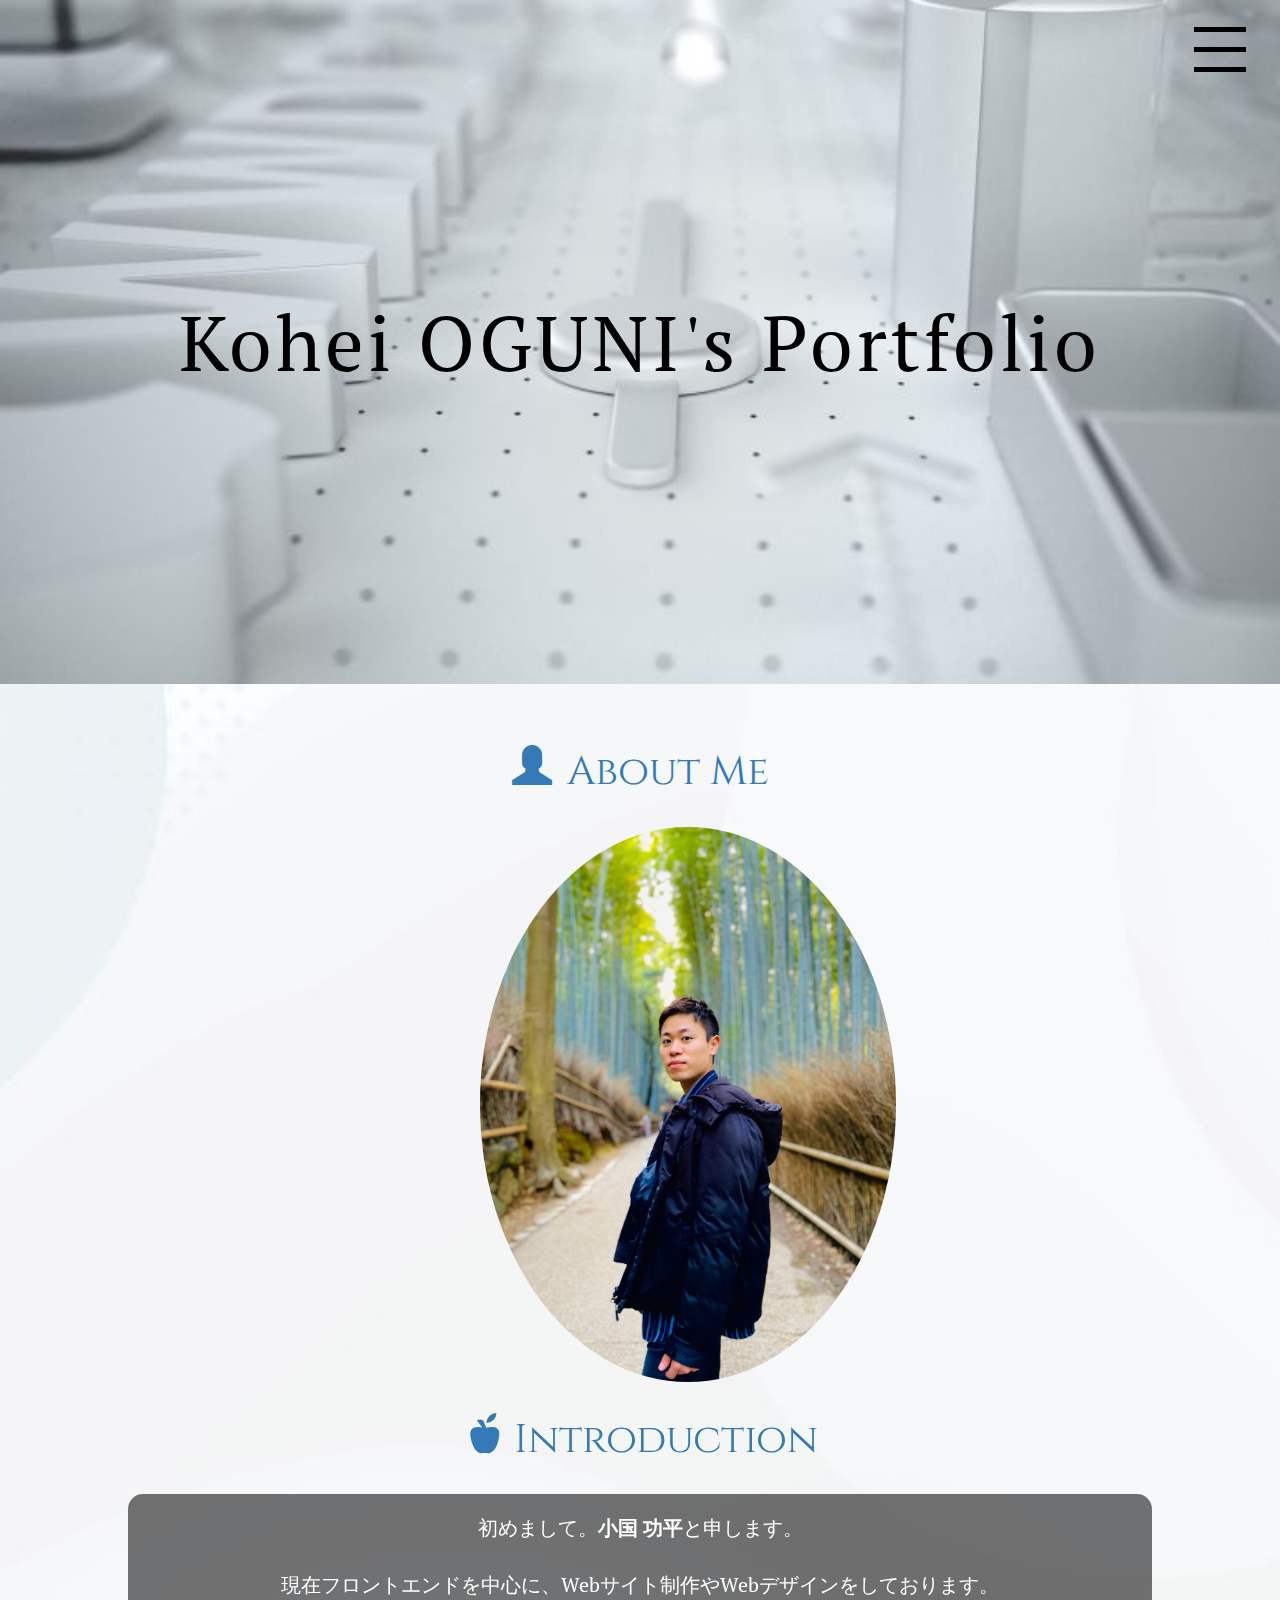
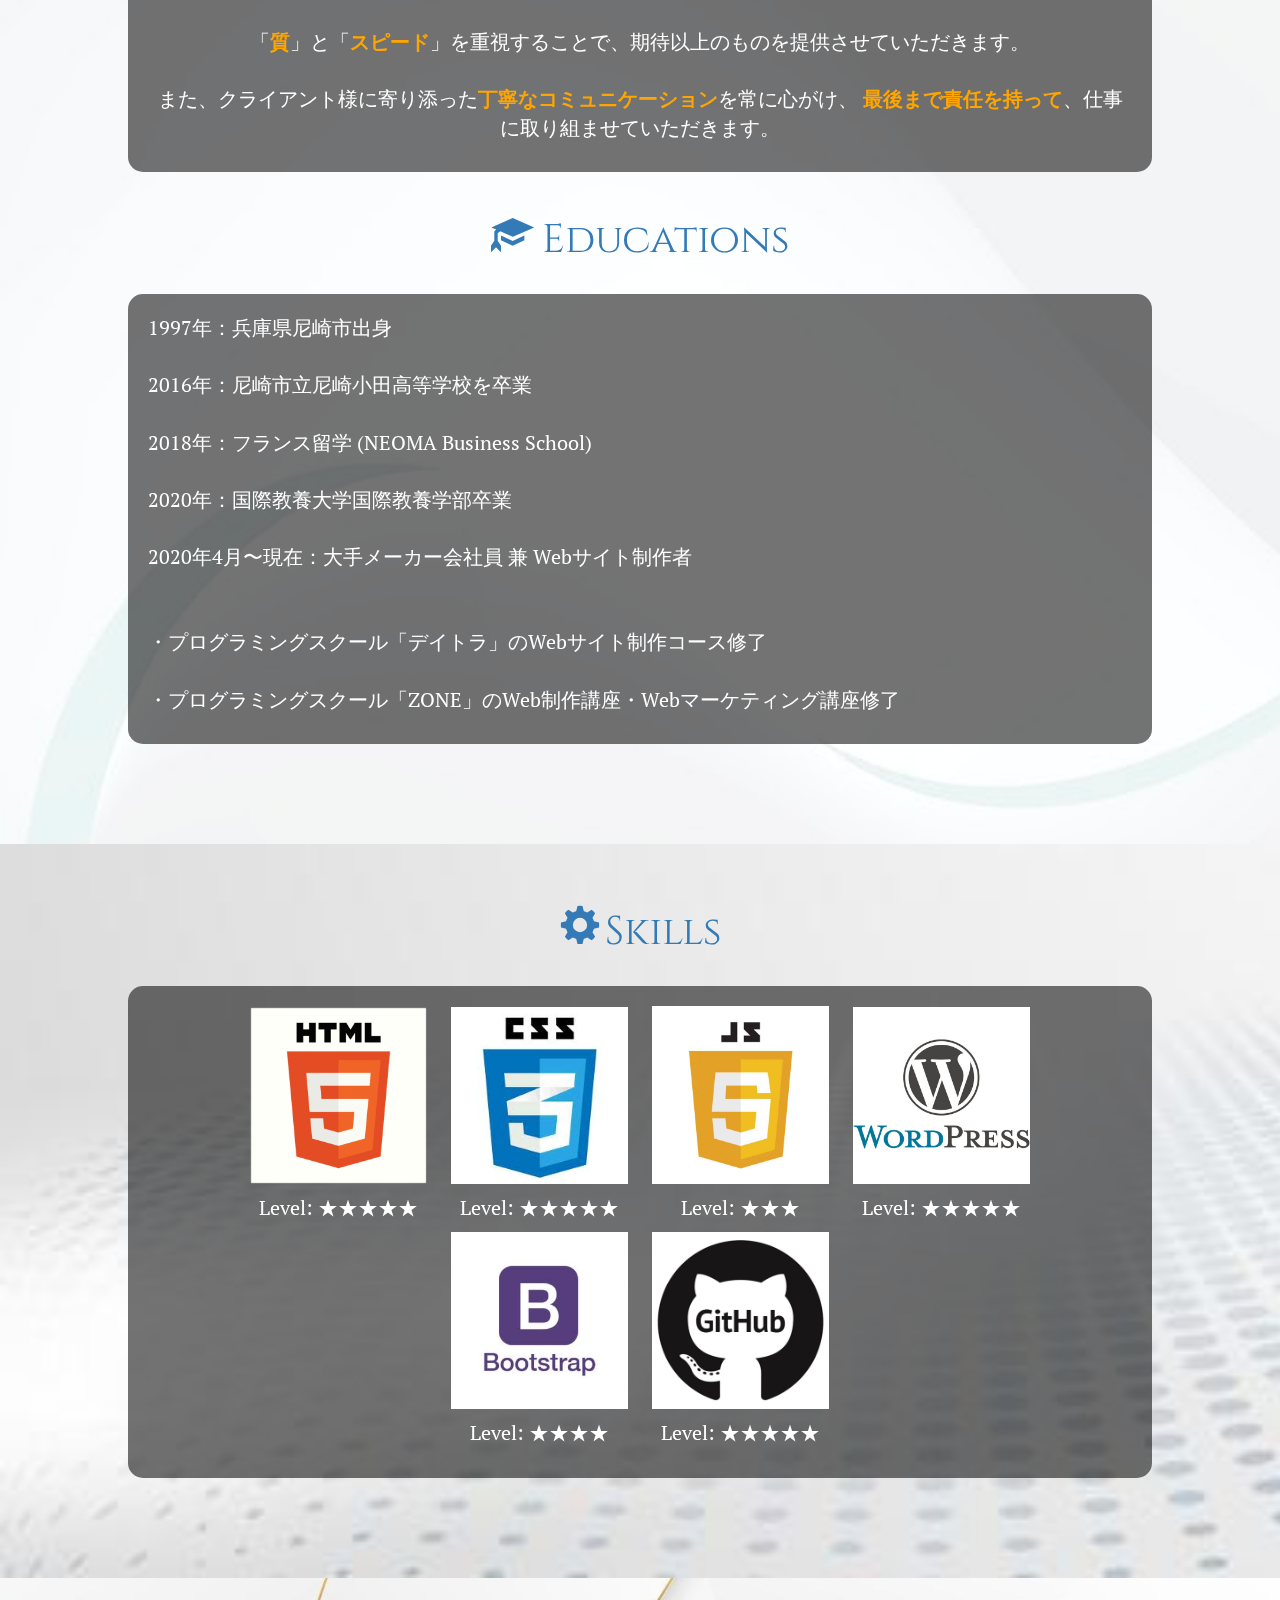
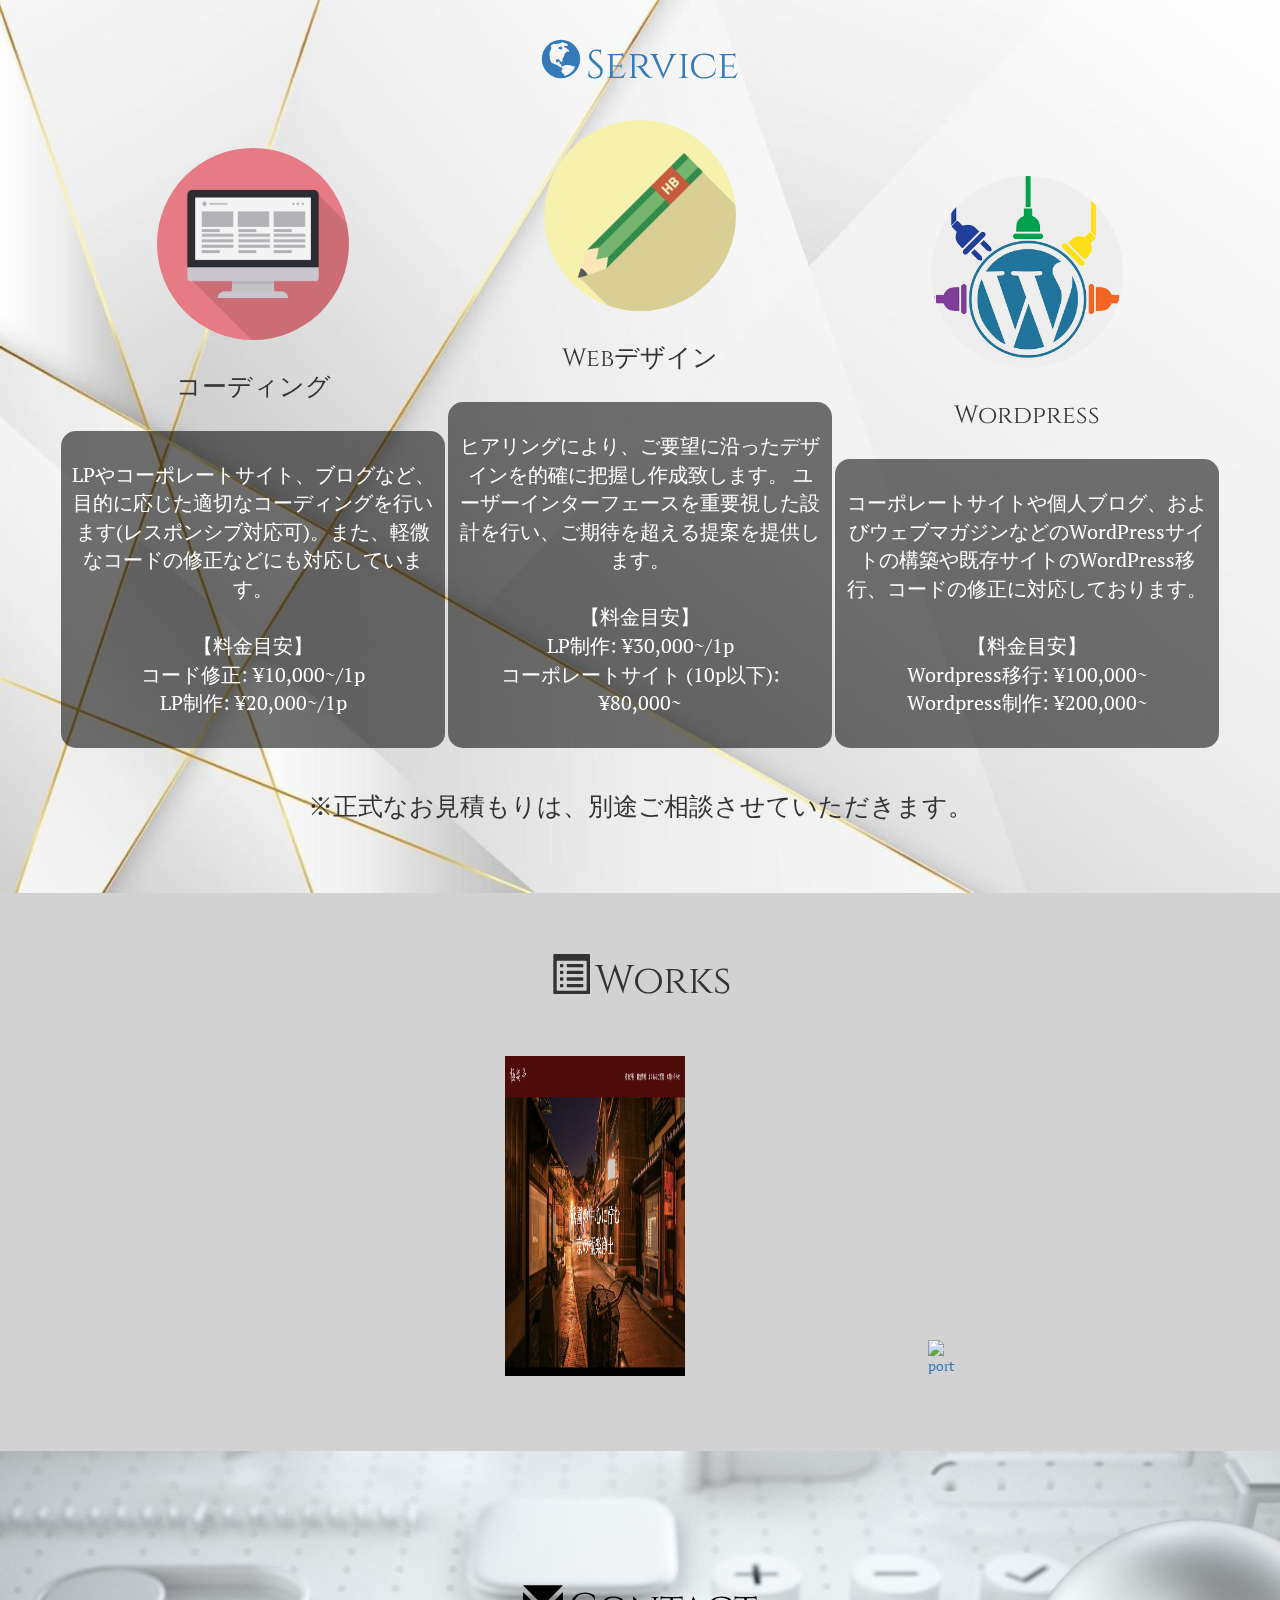
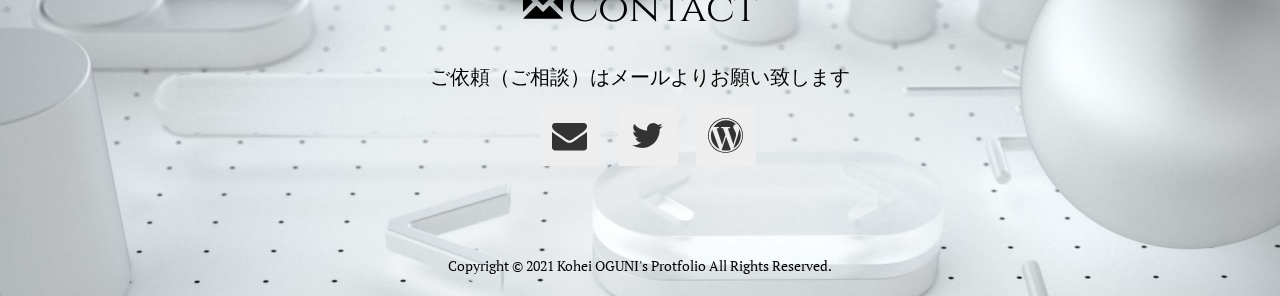
==== index.html @ 8e4844fb "Update index.html" ====
<!DOCTYPE html>
<html lang="ja">
<head>
  <meta charset="utf-8">
  <title></title>
  <link rel="stylesheet" href="css/normalize.css">
  <link rel="stylesheet" href="bootstrap/css/bootstrap.min.css">
  <link rel="stylesheet" href="bootstrap/css/bootstrap.css">
  <link rel="stylesheet" href="style.css">
  <link rel="stylesheet" href="animate.css">
  <link href="https://fonts.googleapis.com/css?family=PT+Serif&display=swap" rel="stylesheet">
  <link href="https://fonts.googleapis.com/css?family=Cinzel&display=swap" rel="stylesheet">
  <link rel="stylesheet" href="https://maxcdn.bootstrapcdn.com/font-awesome/4.5.0/css/font-awesome.min.css">
</head>

<body>
<!--ヘッダー-->
<header>
<!--メニューバー-->
<div class="button_container" id="toggle">
  <span class="top"></span>
  <span class="middle"></span>
  <span class="bottom"></span>
</div>

<div class="overlay" id="overlay">
  <nav class="overlay-menu">
    <ul>
      <li><a href="#" class="menu_aboutme">About Me</a></li>
      <li><a href="#" class="menu_service">Service</a></li>
      <li><a href="#" class="menu_works">Works</a></li>
      <li><a href="#" class="menu_contact">Contact</a></li>
    </ul>
  </nav>
</div>


</header>

<!--タイトル-->
<div class="my_introduction">
    <h1 class="myname">Kohei OGUNI's Portfolio</h1>
</div>

<div class="main_content">
<!-- 自己紹介 -->
<div class="profile_section">

  <div class="portfolio_title profile_title animated fadein">
    <span class="glyphicon glyphicon-user text-primary" style="letter-spacing:5px;"></span> <p class="text-primary">About Me</p>
  </div>

  <div class="profile_image flexbox1 animated fadein" >
    <img src="./image/profile.JPG" class="img-fluid w-100" alt="myprofile"/>
  </div>

  <div class="sub_title animated fadein">
    <span class="glyphicon glyphicon-apple text-primary"  style="letter-spacing:5px;"></span> <p class="text-primary"> Introduction</p>
  </div>
  <div class="introduction_text animated fadein">
    <p>
    初めまして。<span style="font-weight: bold">小国 功平</span>と申します。<br><br>
    現在フロントエンドを中心に、Webサイト制作やWebデザインをしております。<br><br>
    「<span style="font-weight: bold; color:orange;">質</span>」と「<span style="font-weight:bold; color:orange;">スピード</span>」を重視することで、期待以上のものを提供させていただきます。<br><br>
    また、クライアント様に寄り添った<span style="font-weight:bold;color:orange;">丁寧なコミュニケーション</span>を常に心がけ、
    <span style="font-weight:bold;color:orange;">最後まで責任を持って</span>、仕事に取り組ませていただきます。
    </p>
  </div>

  <div class="sub_title animated fadein">
    <span class="glyphicon glyphicon-education text-primary" style="letter-spacing:5px;"></span> <p class="text-primary">Educations</p>
  </div>

  <div class="introduction_text animated fadein text-left pull-left.5" >
    <p>
      1997年：兵庫県尼崎市出身<br><br>
      2016年：尼崎市立尼崎小田高等学校を卒業<br><br>
      2018年：フランス留学 (NEOMA Business School)<br><br>
      2020年：国際教養大学国際教養学部卒業<br><br>
      2020年4月〜現在：大手メーカー会社員 兼 Webサイト制作者<br><br><br>
      <!-- 2019年：大手通信会社に入社<br><br> -->
      ・プログラミングスクール「デイトラ」のWebサイト制作コース修了<br><br>
      ・プログラミングスクール「ZONE」のWeb制作講座・Webマーケティング講座修了
    </p>
  </div>

</div>

  <!-- スキル紹介 -->
<div class="skill_section">
  <div class="portfolio_title skill_title">
    <span class="glyphicon glyphicon-cog text-primary" style="letter-spacing:5px;"></span><p class="text-primary">Skills</p>
  </div>

<div class="introduction_text animated fadein">
    <div class="skill">
      <img src="./image/HTML.jpg" alt="frontend languages" />
      <p>Level: ★★★★★</p>
    </div>

    <div class="skill">
      <img src="./image/CSS.jpg" alt="frontend languages" />
        <p>Level: ★★★★★</p>
    </div>

    <div class="skill">
      <img src="./image/Javascript.jpg" alt="frontend languages" />
      <p>Level: ★★★<br>
      </p>
    </div>

    <div class="skill">
      <img src="./image/Wordpress.jpg" alt="Wordpress" />
        <p>Level: ★★★★★</p>
    </div>

    <div class="skill">
      <img src="./image/bootstrap-responsive-web-design-web-development-lo-5af676c0755361-1.jpeg" alt="Bootstrap" />
        <p>Level: ★★★★</p>
    </div>


    <div class="skill">
      <img src="./image/github.jpg" alt="github" />
        <p>Level: ★★★★★</p>
    </div>
 </div>
</div>

<!-- サービス紹介 -->
<div class="service_section">
<div class="portfolio_title skill_title">
  <span class="glyphicon glyphicon-globe text-primary" style="letter-spacing:5px;"></span><p class="text-primary"> Service</p>
</div>

<div class="animated fadein">
  <div class="service_item">
    <div class="service_image">
      <img src="./image/desktop.jpg" alt="coding" />
    </div>
    <div class="sub_title">
      <p>コーディング</p>
    </div>

    <div class="service_content">
      LPやコーポレートサイト、ブログなど、
      目的に応じた適切なコーディングを行います(レスポンシブ対応可)。また、軽微なコードの修正などにも対応しています。<br><br>
      【料金目安】<br>
      コード修正: ¥10,000~/1p<br>
      LP制作: ¥20,000~/1p
    </div>
  </div>

  <div class="service_item">
    <div class="service_image">
      <img src="./image/pencil.jpg" alt="web design" />
    </div>
    <div class="sub_title">
      <p>Webデザイン</p>
    </div>
    <div class="service_content">
      ヒアリングにより、ご要望に沿ったデザインを的確に把握し作成致します。
      ユーザーインターフェースを重要視した設計を行い、ご期待を超える提案を提供します。<br><br>
      【料金目安】<br>
      LP制作: ¥30,000~/1p<br>
      コーポレートサイト (10p以下): ¥80,000~
    </div>
  </div>

    <div class="service_item">
      <div class="service_image">
        <img src="./image/wordpress2.jpg" alt="wordpress" />
      </div>
      <div class="sub_title">
        <p>Wordpress</p>
      </div>
      <div class="service_content">
        コーポレートサイトや個人ブログ、およびウェブマガジンなどのWordPressサイトの構築や既存サイトのWordPress移行、コードの修正に対応しております。
        <br><br>
        【料金目安】<br>
        Wordpress移行: ¥100,000~<br>
        Wordpress制作: ¥200,000~
      </div>
    </div>
    <p style="font-size:25px;">※正式なお見積もりは、別途ご相談させていただきます。</p>
  </div>

</div>

<!--Webサイト　ポートフォリオ-->
<div class="portfolio_section">
  <div class="portfolio_title works_title">
    <span class="glyphicon glyphicon-list-alt" style="letter-spacing:5px;"></span><p>Works</p>
  </div>

<div class="animated fadein">

    <a href="http://zonehp.local/#" class="portfolio_link">
    <div class="portfolio">
      <img src="./image/ryokan-hp.png" alt="portfolio" />
      <div class="mask1"></div>
      <div class="mask2"></div>
      <div class="caption">
        <p>【Category】オリジナル作品<br><br>
          【Title】架空旅館サイト<br><br>
          【Skill】HTML / CSS / JQuery <br><br>
          【Detail】架空の温泉旅館サイトです
        </p>
      </div>
    </div>
    </a>

    <a href="https://tabi-channel.herokuapp.com/" class="portfolio_link">
    <div class="portfolio">
      <img src="./image/TabiChannel.png" alt="portfolio" />
      <div class="mask1"></div>
      <div class="mask2"></div>
      <div class="caption">
        <p>【Category】架空のwebサイト<br><br>
          【Title】 Web design specialist<br><br>
          【Skill】 HTML / CSS / JQuery /<br><br>
          【Detail】 webデザイン会社のサイト
        </p>
      </div>
    </div>
    </a>

  </div>
</div>

<footer>
  <div class="portfolio_title contact_title">
    <span class="glyphicon glyphicon-envelope" style="letter-spacing:5px;"></span><p>Contact</p>
  </div>
  <div class="contact_text">ご依頼（ご相談）はメールよりお願い致します</div>
    <!--SNSアイコン-->
    <div>
    <ul class="follow-me">
      <li><a href="mailto:ny.kohei7013@gmail.com?body=ご依頼/ご相談内容" class="gmail"></a></li>
      <li><a href="https://twitter.com/guniguni92" class="twitter"></a></li>
      <li><a href="https://guni-guni.com/lp/" class="fab fa-wordpress"></a></i>

      </a></li>

    </ul>
    </div>
    <!--コピーライト-->
    <div id="copyright">
      Copyright &copy; 2021 Kohei OGUNI's Protfolio All Rights Reserved.
    </div>
</footer>
</div>
      <script src="vendor/jquery-2.2.4.min.js"></script>
      <script src="bootstrap/js/bootstrap.min.js"></script>
      <script src="bootstrap/js/bootstrap.js"></script>
      <script src="vendor/jquery.waypoints.min.js"></script>
      <script src="vendor/jquery.magnific-popup.min.js"></script>
      <script src="vendor/mobile-detect.min.js"></script>
      <script src="main.js"></script>
      <script src="https://ajax.googleapis.com/ajax/libs/jquery/2.2.4/jquery.min.js"></script>
      <script src="jquery.waypoints.min.js"></script>

</body>

</html>
---- style.css ----
@import url(https://fonts.googleapis.com/css?family=Raleway:400,500,800);
@import url(https://fonts.googleapis.com/css?family=Vollkorn|Roboto);

html, body{
    background-color: #222222;
    font-family: 'PT Serif', serif;
    margin: 0px;
    padding: 0px;
    justify-content: center;
    align-items: center;
    text-align: center;
}
/*JQuery用*/
.blur {
  filter: blur(7px);
}
.delete {
  display: none;
}

.main-nav {
  width: 220px;
  position: fixed;
  top: 0;
  left: -220px;
  height: 100%;
  border-right: 2px solid $drk;
  @include transition(left .5s ease, top .5s ease);
  &.show-nav {
    left: 0;
  }
  ul {
    list-style: none;
    padding: 0;
  }

  li {
    text-align: center;
    font-size: 1.2em;
    font-weight: 700;
  }
}

/*メニューバー*/
.button_container {
  position: fixed;
  top: 3%;
  right: 4%;
  height: 38px;
  width: 35px;
  cursor: pointer;
  z-index: 200;
  transition: opacity 0.25s ease;
}
.button_container:hover {
  opacity: 0.4;
}
.button_container.active .top {
  transform: translateY(20px)  rotate(45deg);
  background: black;
}
.button_container.active .middle {
  opacity: 0;
  background: black;
}
.button_container.active .bottom {
  transform: translateY(-20px)  rotate(-45deg);
  background: black;
}
.button_container span {
  background: black;
  border: none;
  height: 8px;
  width: 100%;
  position: absolute;
  top: 0;
  left: 0;
  transition: all 0.35s ease;
  cursor: pointer;
}
.button_container span:nth-of-type(2) {
  top: 11px;
}
.button_container span:nth-of-type(3) {
  top: 22px;
}

.overlay {
  position: fixed;
  top: 0;
  left: 0;
  width: 100%;
  height: 100%;
  opacity: 0;
  visibility: hidden;
  transition: opacity 0.35s, visibility 0.35s, height 0.35s;
  overflow: hidden;
  z-index: 100;
}
.overlay.open {
  opacity: 0.9;
  visibility: visible;
  height: 100%;
}
.overlay.open li {
  animation: fadeInRight 0.3s ease forwards;
  animation-delay: 0.1s;
}
.overlay.open li:nth-of-type(2) {
  animation-delay: 0.2s;
}
.overlay.open li:nth-of-type(3) {
  animation-delay: 0.3s;
}
.overlay.open li:nth-of-type(4) {
  animation-delay: 0.4s;
}
.overlay nav {
  position: relative;
  height: 70%;
  top: 50%;
  transform: translateY(-50%);
  font-size: 50px;
  font-family: "Vollkorn", serif;
  font-weight: 400;
  text-align: center;
}
.overlay ul {
  list-style: none;
  padding: 0;
  margin: 0 auto;
  display: inline-block;
  position: relative;
  height: 100%;
}
.overlay ul li {
  display: block;
  height: 25%;
  height: calc(100% / 4);
  min-height: 50px;
  position: relative;
  opacity: 0;
}
.overlay ul li a {
  display: grey;
  position: relative;
  color: black;
  text-decoration: none;
  overflow: hidden;
}
.overlay ul li a:hover:after, .overlay ul li a:focus:after, .overlay ul li a:active:after {
  width: 100%;
}
.overlay ul li a:after {
  content: "";
  position: absolute;
  bottom: 0;
  left: 50%;
  width: 0%;
  transform: translateX(-50%);
  height: 3px;
  background: #008BBB;
  transition: 0.2s;
}

@keyframes fadeInRight {
  0% {
    opacity: 0;
    left: 20%;
  }
  100% {
    opacity: 1;
    left: 0;
  }
}

.main_content {
  position: sticky;
  top: 0;
}

/*タイトル*/
.my_introduction{
  margin: 0 auto;
  background-image: url("image/toppage16.jpg");
  background-size: cover;
  padding: 300px 0 300px 0;
  color: black;
  position: sticky;
  top: 0;
}
.myname {
  letter-spacing: 4px;
  font-size: 6vw;
  margin: 0 auto;
  width: 100%;
}
.worker_type {
  font-size: 4vw;
}

/* Profile Section */
.profile_section {
  margin: 0 auto;
  padding: 30px 0 60px 0;
}

.introduction_text {
  width: 80%;
  background-color: rgba(0,0,0,0.55);
  color: white;
  font-size: 18px;
  margin: 0 auto 40px auto;
  padding: 20px;
  border-radius: 15px;
}
.flexbox1 {
  width: 25%;
  height: 25%;
  margin: 0 auto 0 auto;
}
.flexbox2 {
  width: 70%;
  margin: 30px auto 0 auto;
  font-size: 15px;
}

.profile_image img{
  width: 100%;
  height: 100%;
  border-radius:50%;
}

.hobby_text {
  padding: 15px;
  font-size: 15px;
}

/* サービス紹介 */
.service_section {
  margin: 0 auto;
  padding: 30px 0 60px 0;
}

.service_image img{
  width: 40%;
  height: auto;
  border-radius: 50%;
}

/*ポートフォリオ*/
/*ポートフォリオタイトル*/
.portfolio_title {
  font-size: 40px;
  margin-bottom: 15px;
  margin-top: 30px;
  font-family: 'Cinzel', serif;
}
.portfolio_title p{
	display: inline-block;
	position: relative;
 	text-decoration: none;
}
.portfolio_title p:before{
	content: "";
	position: absolute;
	left: 0;
	bottom: -4px;
	width: 100%;
	height: 3px;
	background: #008BBB;
	transform: scale(0, 1);
	transition: 0.3s;
}
.portfolio_title p:hover:before {
	transform: scale(1);
}
/* スキル紹介 */
.skill_content {
  width: 80%;
  margin: 0 auto;
  background-color: rgba(0,0,0,0.4);
    font-size: 15px;
  padding: 20px;
  border-radius: 15px;
}

.sub_title {
  font-size: 25px;
  margin-bottom: 15px;
  margin-top: 30px;
  font-family: 'Cinzel', serif;
}
.sub_title p{
	display: inline-block;
	position: relative;
	
 	text-decoration: none;
}

/* スキル紹介 */
.skill_section {
  margin: 0 auto;
  padding: 30px 0 60px 0;
}

.skill{
  width: 48%;
  display: inline-block;
  height: auto;
  transition-duration: 0.5s;
  border: none;
  margin: 0 10px 0 10px;
}
.skill img{
  width: 100%;
  cursor: pointer;
}
.skill img:hover{
  box-shadow: 10px 10px 10px rgba(0,0,0,0.5);
  transform: translateY(-5px);
  transition-duration: 0.5s;
}
.skill p {
  margin-top:10px;
}

/* サービス紹介 */
.service_item {
  display: inline-block;
  width: 30%;
}
.service_image img{
  width: 50%;
}

.service_content {
  background-color: rgba(0,0,0,0.55);
  color: white;
  font-size: 20px;
  margin: 0 auto 40px auto;
  padding: 30px 10px 30px 10px;
  border-radius: 15px;
}

/* ポートフォリオセクション */

/*ポートフォリオ配置*/
.portfolio_section {
  margin: 0 auto;
  padding: 30px 0 60px 0;
}

.portfolio {
	height:			auto;
	overflow:		hidden;
	display:		inline-block;
	position:		relative;
}
.portfolio .caption {
	width:			100%;
	height:			100%;
	visibility:		hidden;	/* 文字を表示しない */
	font-size:		150%;
	position:		absolute;
	top:			25px;
	left:			0;
	text-align: center;
	-webkit-transition:	all 0.4s step-end;
	transition:		all 0.4s step-end;
}
.portfolio:hover .caption {
	visibility:		visible;	/* 文字を表示する */
}
.portfolio .caption p {
	color:			#fff;
	opacity:		0;	/* ホバーが解除された時すぐ消えるように、文字を表示しない */
}
.portfolio:hover .caption p {
	opacity:		1;	/* 文字を表示する */
}
.portfolio .mask1, .portfolio .mask2 {
	width:			50%;	/* 幅は半部のサイズ */
	height:			100%;
	position:		absolute;
	top:			0;
	background-color:	rgba(0,0,0,0.4);
	-webkit-transition:	all 0.4s ease;
	transition:		all 0.4s ease;
}
.portfolio .mask1 {
	left:			-50%;	/* 枠の左に置いて表示させない */
}
.portfolio:hover .mask1 {
	left:			0px;	/* 左にずらして表示する */
}
.portfolio .mask2 {
	right:			-50%;	/* 枠の右に置いて表示させない */
}
.portfolio:hover .mask2 {
	right: 0px;	/* 右にずらして表示する */
}
.portfolio img {
  width: 100%;
  height: auto;
}

/*view more*/
.viewmore a{
  font-size: 16px;
  text-decoration: none;
  padding: 3px 18px 3px 18px;
  color: black;
}
.viewmore {
    margin: 10px auto 30px auto;
}
.viewmore a:hover{
  letter-spacing: 2px;
  transition: 0.15s;
  color: #888888;
}

/*About Me*/
.about_me {
  text-align: center;
}
.my_name {
  font-size: 17px;
}
.my_picture img{
  width: 30%;
  height: auto;
  border-radius: 20px;
  margin-bottom: 10px;
}

/*フッター*/
footer {
  color: black;
  padding-bottom: 20px;
  background-image: url("image/toppage9.jpg");
  background-size: cover;
  padding-top: 100px;
}

.contact_text {
  font-size: 20px;
  margin-bottom: 15px;
}

.contact_title, .contact_title p{
  color: black;
}

/*SNSアイコン*/
.follow-me {
  list-style: none;
  margin-bottom: 10px;
  margin-left: 30px;
  overflow: hidden;
  padding: 0;
}
.follow-me li {
  display: inline-block;
  margin: 0 15px 80px 0;
  padding: 0;
}
.follow-me li a::before {
  background-color: #eee;
  -webkit-border-radius: 2px;
  border-radius: 2px;
  color: #333;
  display: inline-block;
  font-family: FontAwesome;
  font-size: 35px;
  height: 60px; /* Button height */
  width: 60px; /* Button width */
  line-height: 60px; /* Button height */
  -webkit-transition: all .3s ease;
  transition: all .3s ease;
  text-align: center;
}
.follow-me li a:hover::before {
  color: #fff;
}

.follow-me li .twitter::before { content: "\f099"; }
.follow-me li .gmail::before { content: "\f0e0"; }
.follow-me li .fa-wordpress::before { content: "\f19a"; }

.follow-me li .twitter:hover::before { background-color: #55acee; }
.follow-me li .gmail:hover::before { background-color: #FF773E; }
.follow-me li .fa-wordpress:hover::before { background-color: blue; }

/*レスポンシブ対応*/

@media screen and (min-width:500px) {
  

  .skill_section {
    background-image: url("image/skill-bcg.jpeg");
    background-size: cover;
  }
  .profile_section {
    background-image: url("image/service\ bcg.jpeg");
    background-size: cover;
  }
  
  .portfolio {
  width: 80%;
  height: auto;
  margin-bottom: 20px;
  }
  .portfolio .caption {
  	font-size:		150%;
  }
  .portfolio img{
    height: 390px;
  }
  .portfolio_section {
    background-image: url("image/work_background.jpg");
    background-color:rgba(255,255,255,0.8);  
    background-blend-mode:lighten;
    background-size: cover;
  }

  .introduction_text p{
    font-size: 50px;
  } 
  .skill {
  width: 20%;
  height: auto;
  }
  .service_item {
    display: inline-block;
    width: 80%;
  }
  .service_image img{
    width: 30%;
  }
  .service_section {
    background-image: url("image/service\ bcg.jpeg");
    background-size: cover;
  }
}
@media screen and (min-width:768px) {

  .profile_section {
    background-image: url("image/background-img.jpeg");
    background-size: cover;
  }
  .skill_section {
    background-image: url("image/skill-bcg.jpeg");
    background-size: cover;
  }

  .introduction_text p{
    font-size: 30px;
  } 

  .text-primary{
    font-size: 40px;
  }

  .profile_image img{
    width: 130%;
    height: auto;
    border-radius:50%;
  }
  .portfolio {
  width: 45%;
  height: auto;
  margin: 0 8px 10px 8px;
  }
  .portfolio .caption {
    font-size:		120%;
  }
  .portfolio img{
    height: 320px;
  }
  .portfolio_section {
    background-image: url("image/work_background.jpg");
    background-color:rgba(255,255,255,0.8);
    background-blend-mode:lighten;
    background-size: cover;
  }
  
  .skill {
  width: 19%;
  height: auto;
  }
  .service_item {
    display:block;
    margin-left: auto;
    margin-right: auto;
    width: 60%;
  }

  .service_image img{
    width: 50%;
  }
  .service_section {
    background-image: url("image/service\ bcg.jpeg");
    background-size: cover;
  }

  .portfolio_link{
    display: inline-block;
    padding-top: 20px;
  }
  .portfolio img{
   width: 100%;
   height: auto;
  }

  .button_container span {
    background: black;
    border: none;
    height: 5px;
    width: 150%;
    position: absolute;
    top: 0;
    left: 0;
    transition: all 0.35s ease;
    cursor: pointer;
  }

  .button_container span:nth-of-type(2) {
    top: 20px;
  }
  .button_container span:nth-of-type(3) {
    top: 40px;

    active:.button_container span:nth-of-type(3) {
      display:none;
  }
  
}
@media screen and (min-width:1024px) {
  .profile_section {
    background-image: url("image/background-img.jpeg");
    background-size: cover;
  }
  .skill_section {
    background-image: url("image/skill-bcg.jpeg");
    background-size: cover;
  }
  
  .portfolio {
  width: 30%;
  height: auto;
  margin: 0 8px 10px 8px;
  }
  .introduction_text p{
    font-size: 20px;
  } 
  .portfolio .caption {
    font-size:		130%;
  }
  .portfolio img{
    height: 320px;
  }
  .portfolio_section {
    background-image: url("image/work_background.jpg");
    background-color:rgba(255,255,255,0.8);
    background-blend-mode:lighten;
    background-size: cover;
  }

  .skill {
  width: 18%;
  height: auto;
  }
  .portfolio .caption {
    font-size:		120%;
  }
  .service_item {
    display: inline-block;
    width: 30%;
  }
  .service_section {
    background-image: url("image/service\ bcg.jpeg");
    background-size: cover;
  }
}
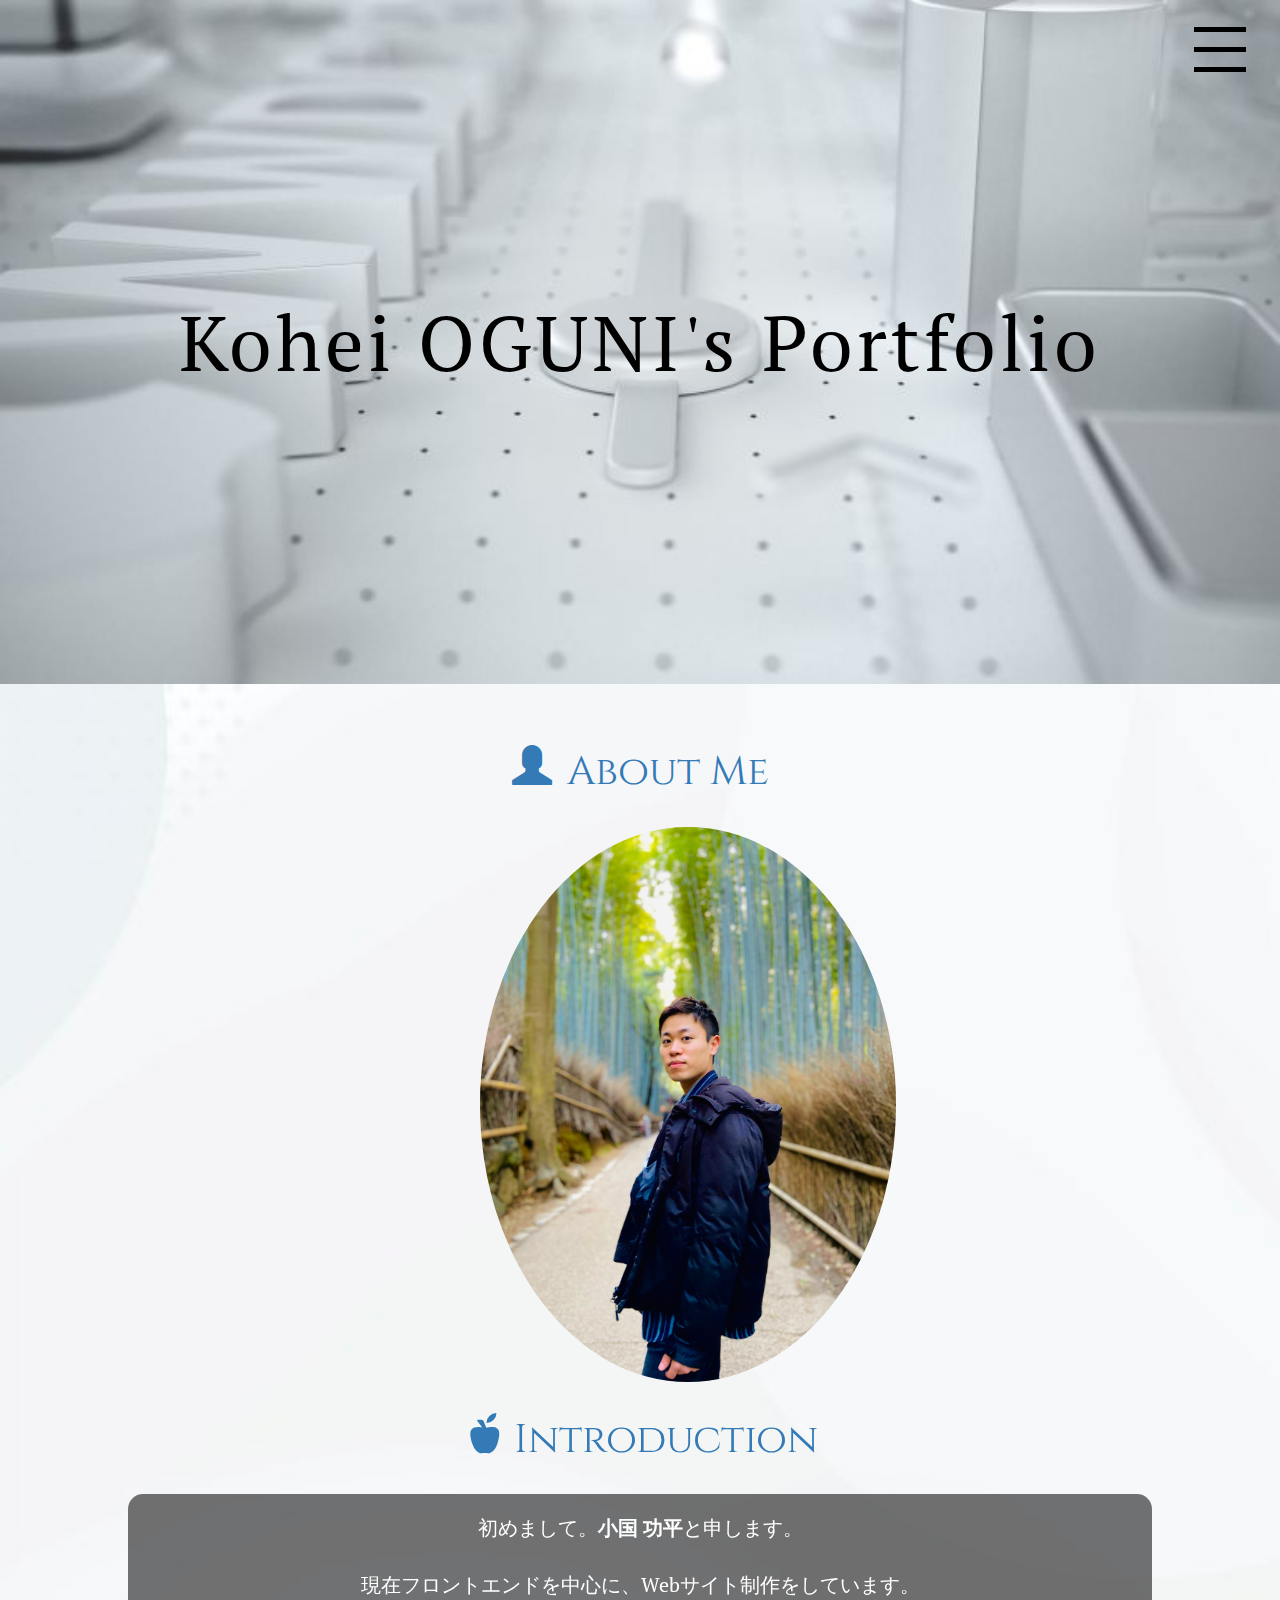
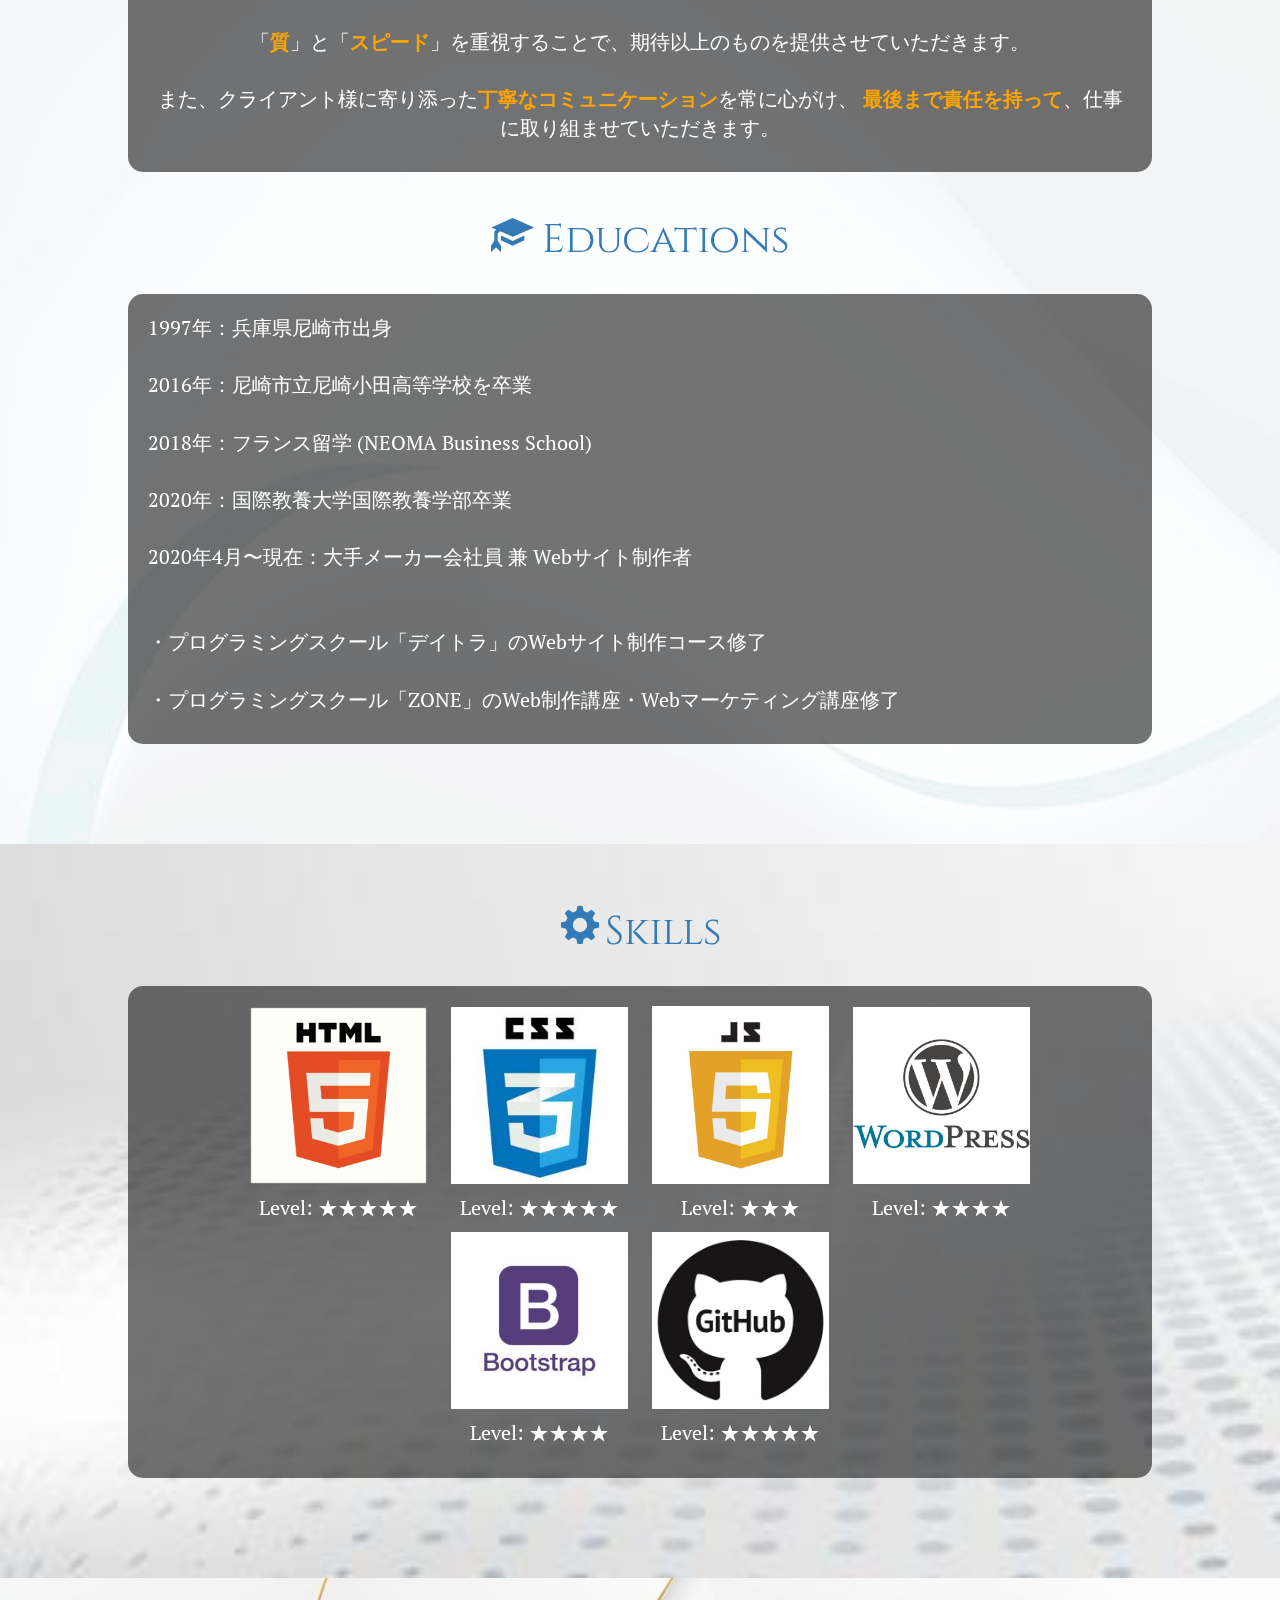
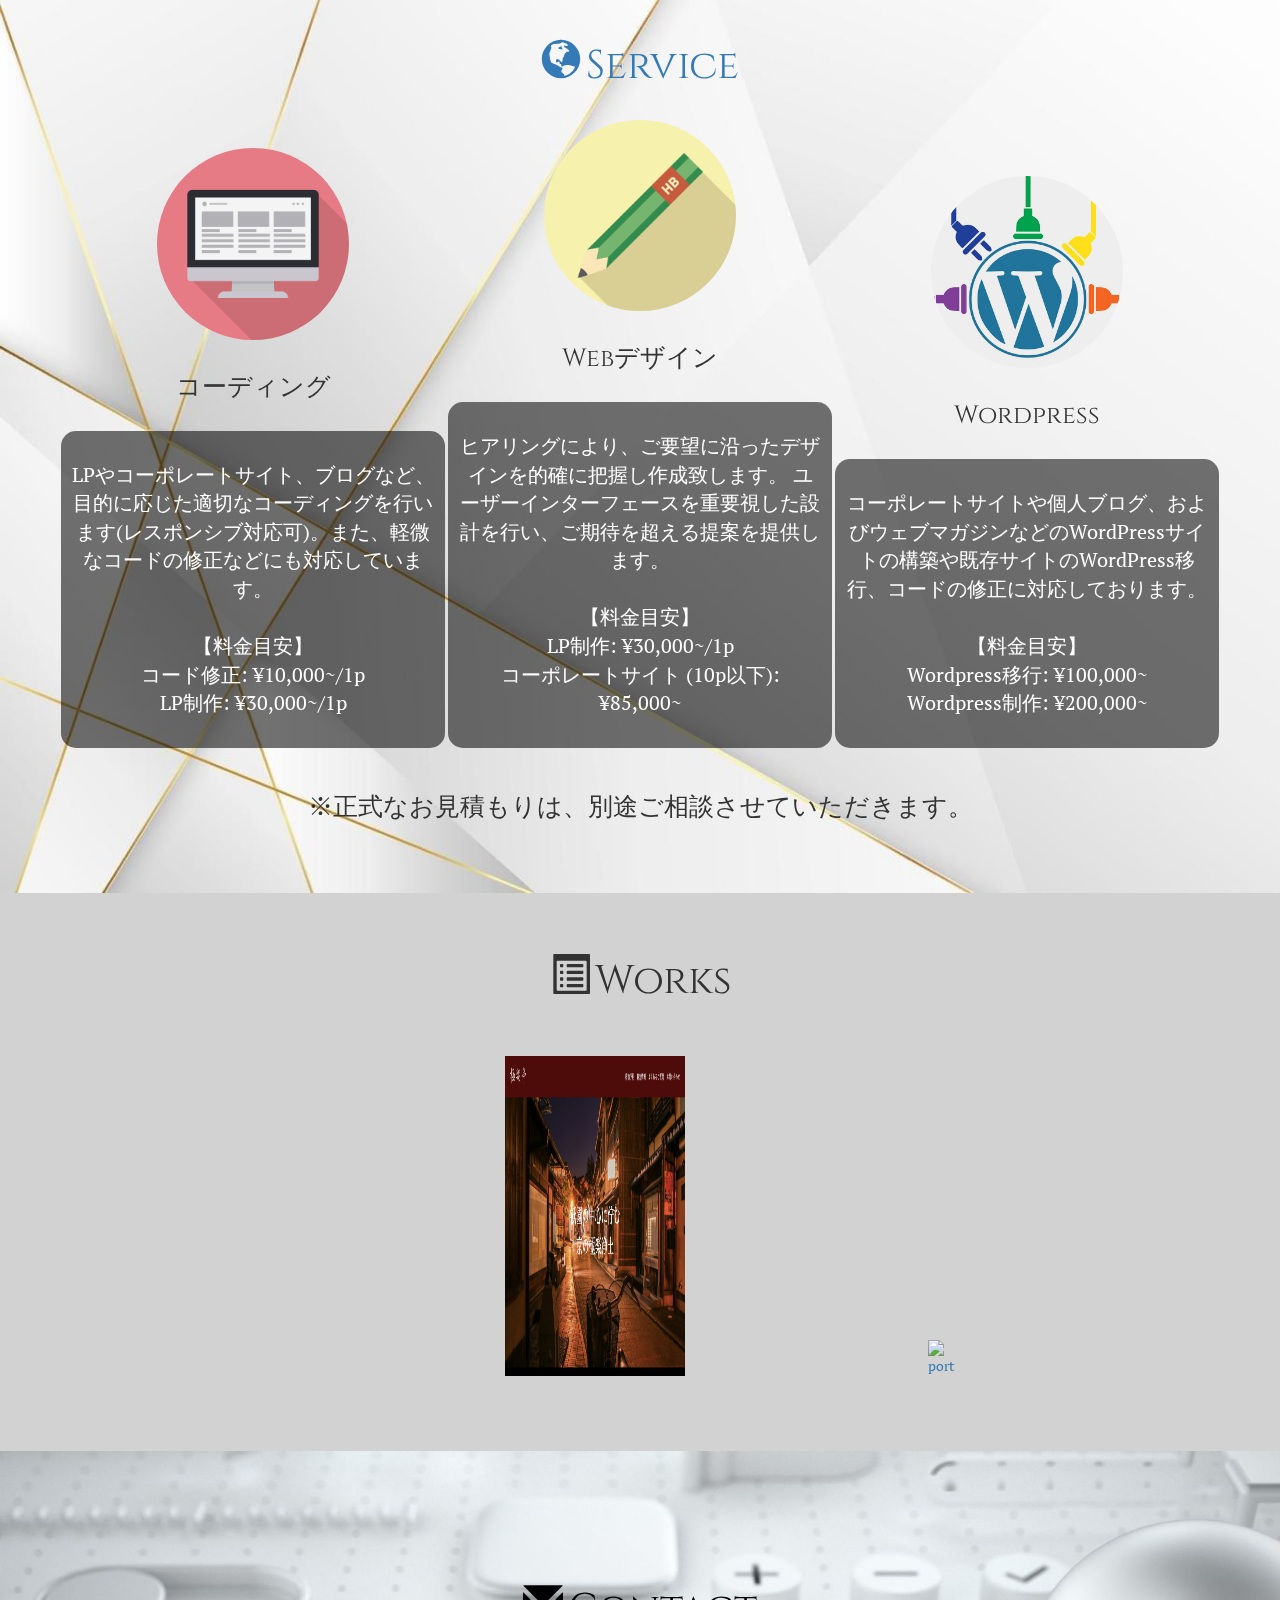
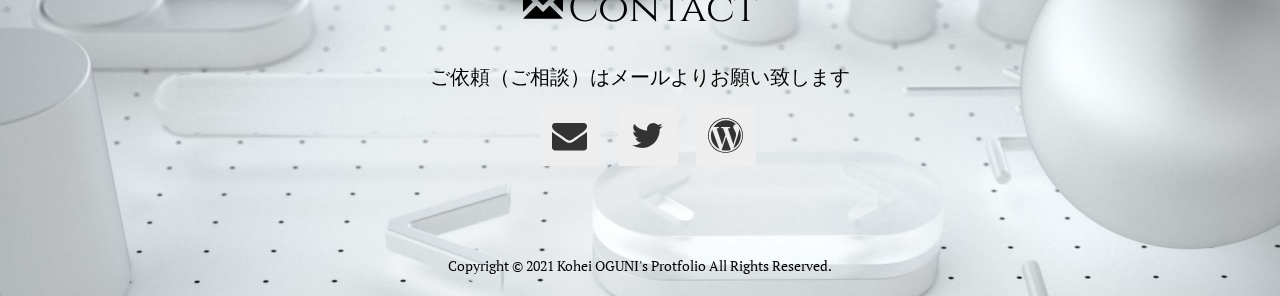
==== commit a8b7d94e: "Update index.html" ====
--- a/index.html
+++ b/index.html
@@ -61,7 +61,7 @@
   <div class="introduction_text animated fadein">
     <p>
     初めまして。<span style="font-weight: bold">小国 功平</span>と申します。<br><br>
-    現在フロントエンドを中心に、Webサイト制作やWebデザインをしております。<br><br>
+    現在フロントエンドを中心に、Webサイト制作をしています。<br><br>
     「<span style="font-weight: bold; color:orange;">質</span>」と「<span style="font-weight:bold; color:orange;">スピード</span>」を重視することで、期待以上のものを提供させていただきます。<br><br>
     また、クライアント様に寄り添った<span style="font-weight:bold;color:orange;">丁寧なコミュニケーション</span>を常に心がけ、
     <span style="font-weight:bold;color:orange;">最後まで責任を持って</span>、仕事に取り組ませていただきます。
@@ -112,7 +112,7 @@
 
     <div class="skill">
       <img src="./image/Wordpress.jpg" alt="Wordpress" />
-        <p>Level: ★★★★★</p>
+        <p>Level: ★★★★</p>
     </div>
 
     <div class="skill">
@@ -148,7 +148,7 @@
       目的に応じた適切なコーディングを行います(レスポンシブ対応可)。また、軽微なコードの修正などにも対応しています。<br><br>
       【料金目安】<br>
       コード修正: ¥10,000~/1p<br>
-      LP制作: ¥20,000~/1p
+      LP制作: ¥30,000~/1p
     </div>
   </div>
 
@@ -164,7 +164,7 @@
       ユーザーインターフェースを重要視した設計を行い、ご期待を超える提案を提供します。<br><br>
       【料金目安】<br>
       LP制作: ¥30,000~/1p<br>
-      コーポレートサイト (10p以下): ¥80,000~
+      コーポレートサイト (10p以下): ¥85,000~
     </div>
   </div>
 
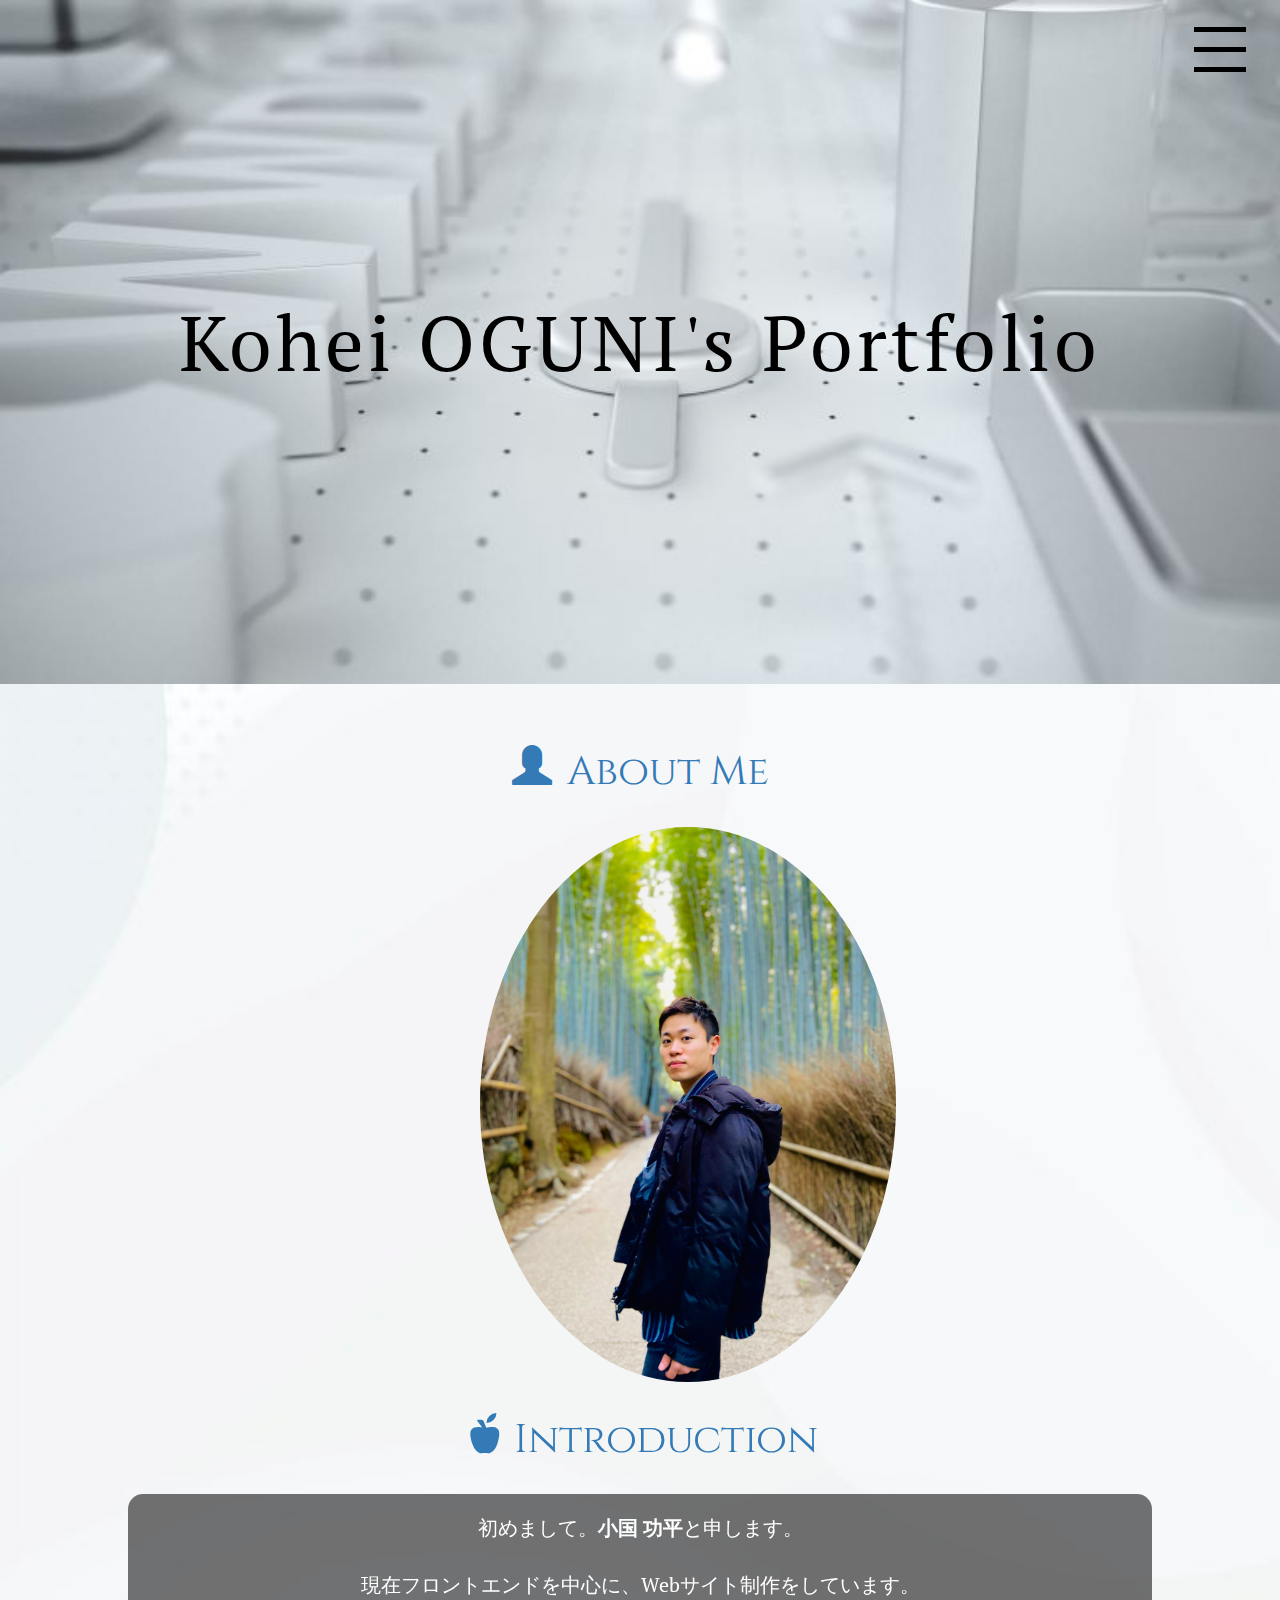
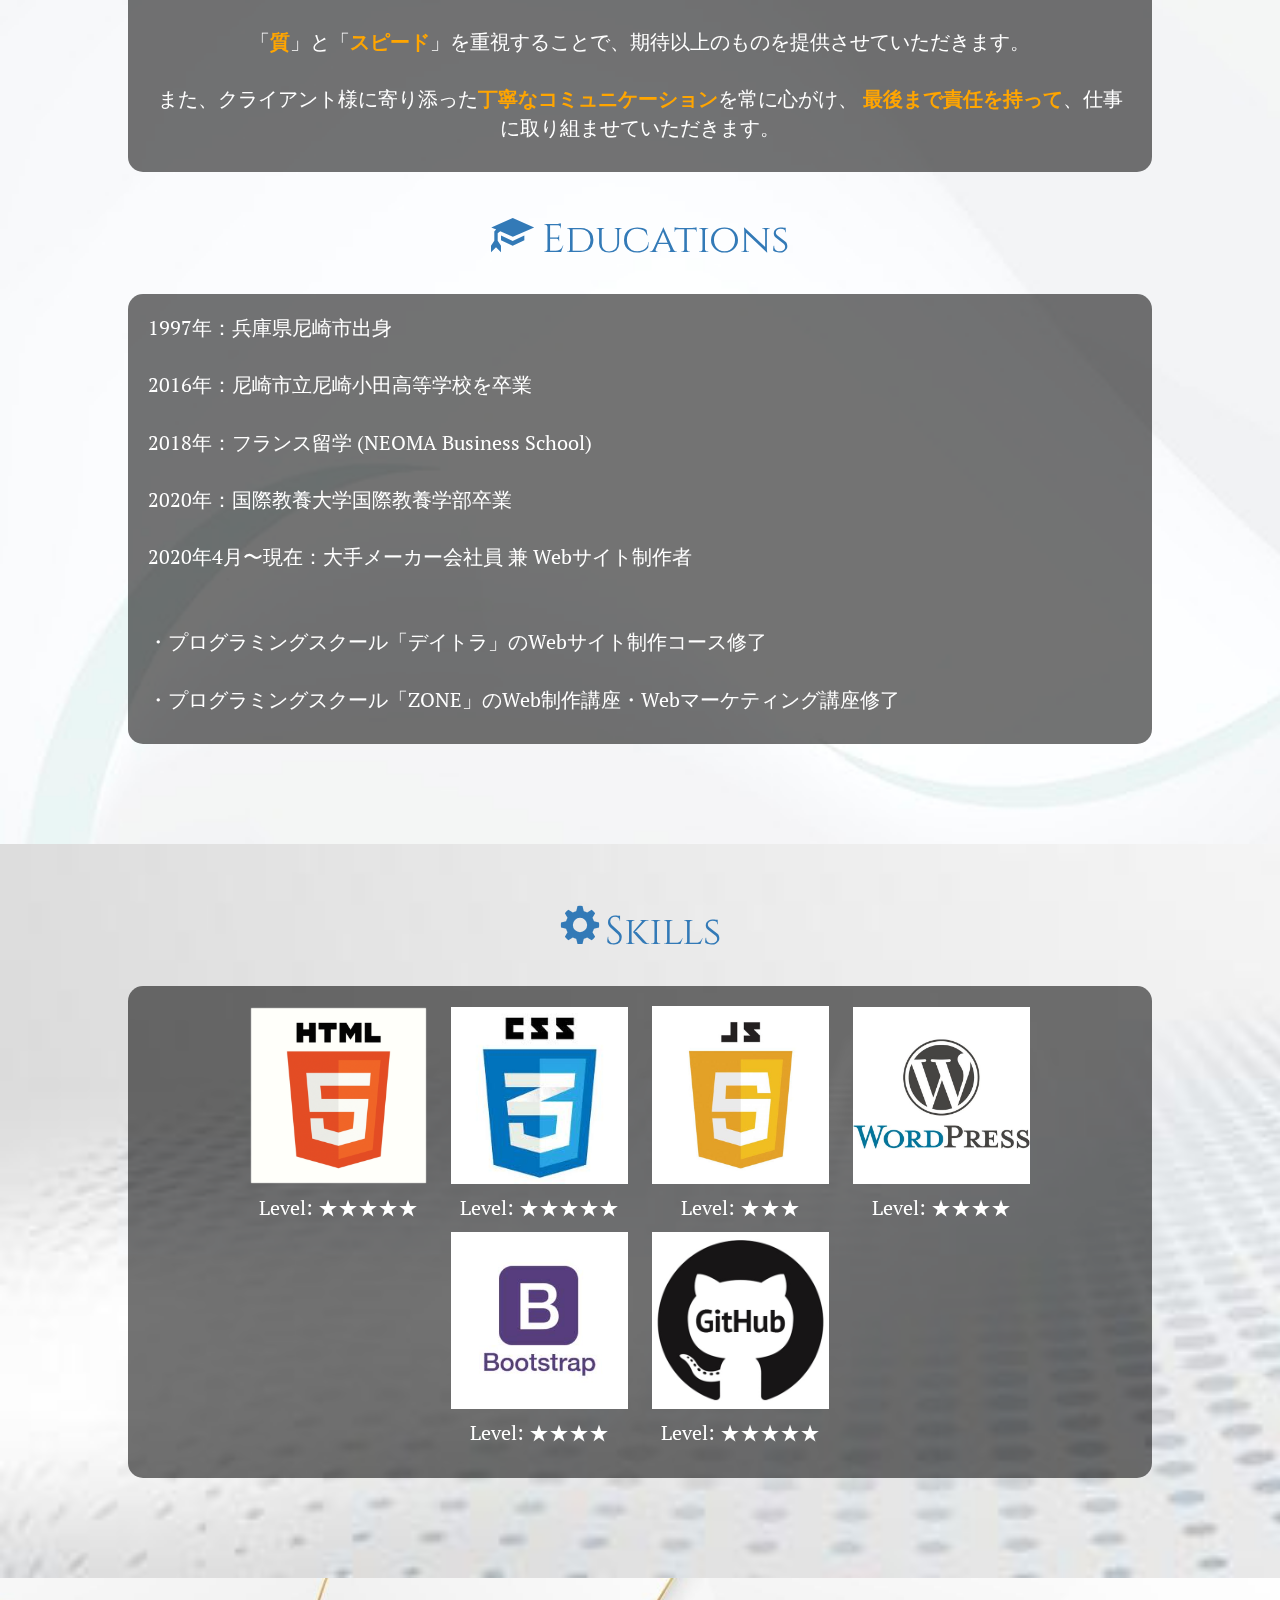
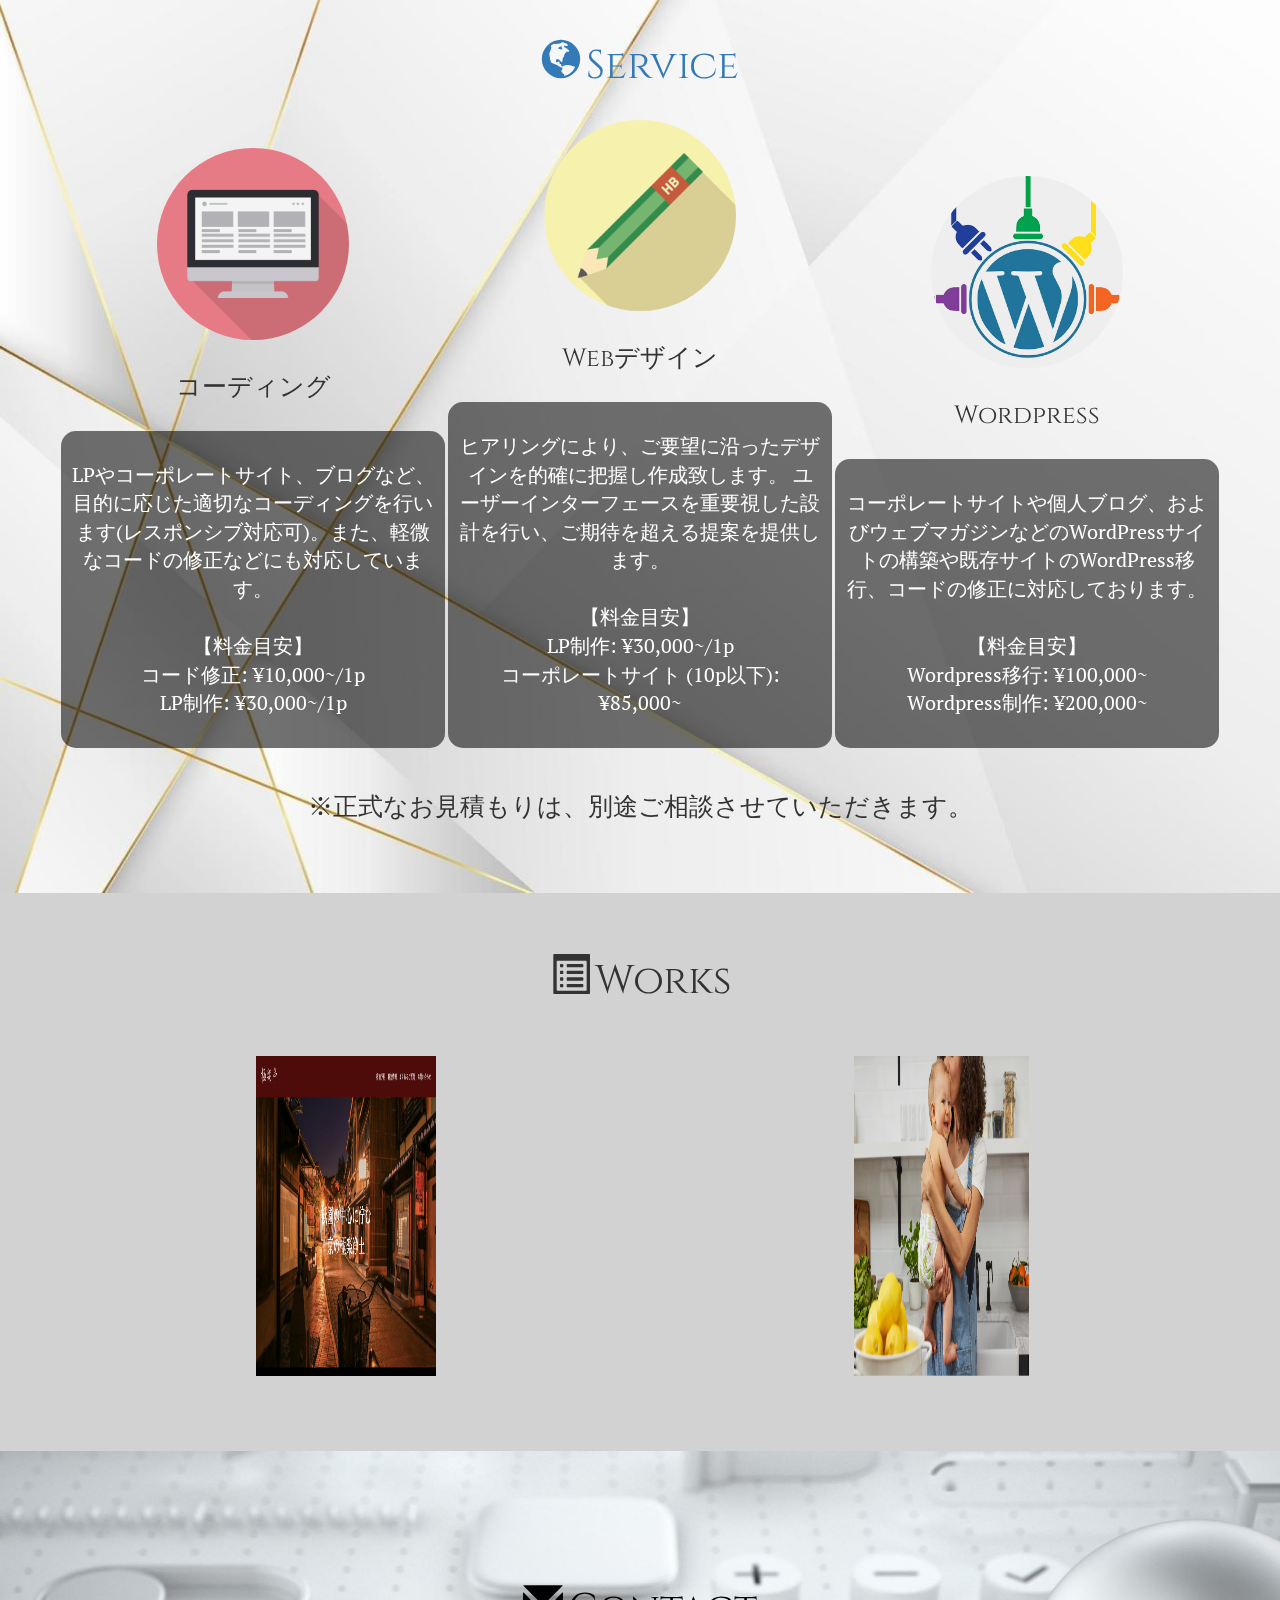
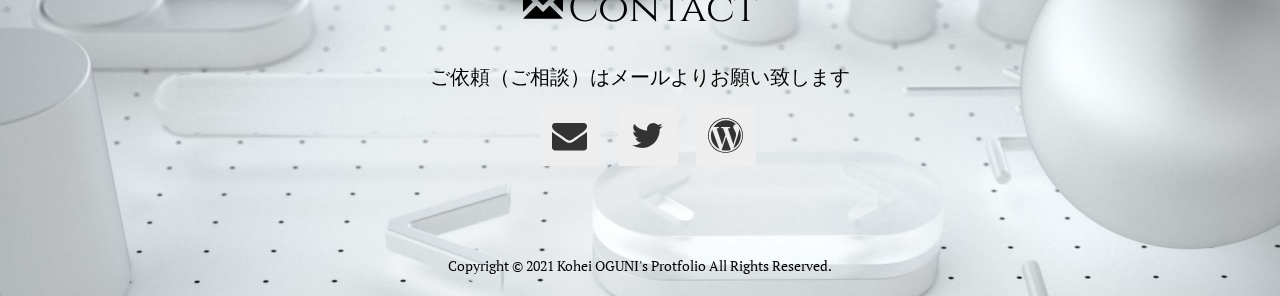
==== commit 4725f59c: "Update index.html" ====
--- a/index.html
+++ b/index.html
@@ -196,7 +196,7 @@
 
 <div class="animated fadein">
 
-    <a href="http://zonehp.local/#" class="portfolio_link">
+    <a href="https://koheioguni.github.io/onsen-ryokan/" class="portfolio_link">
     <div class="portfolio">
       <img src="./image/ryokan-hp.png" alt="portfolio" />
       <div class="mask1"></div>
@@ -211,16 +211,17 @@
     </div>
     </a>
 
-    <a href="https://tabi-channel.herokuapp.com/" class="portfolio_link">
+    <a href="https://koheioguni.github.io/design-coding/" class="portfolio_link">
     <div class="portfolio">
-      <img src="./image/TabiChannel.png" alt="portfolio" />
+      <img src="./image/the-honest-company-uM-WXMr0YXc-unsplash.png
+" alt="portfolio" />
       <div class="mask1"></div>
       <div class="mask2"></div>
       <div class="caption">
         <p>【Category】架空のwebサイト<br><br>
-          【Title】 Web design specialist<br><br>
+          【Title】 Web design 会社<br><br>
           【Skill】 HTML / CSS / JQuery /<br><br>
-          【Detail】 webデザイン会社のサイト
+          【Detail】 Webデザイン会社のサイト
         </p>
       </div>
     </div>
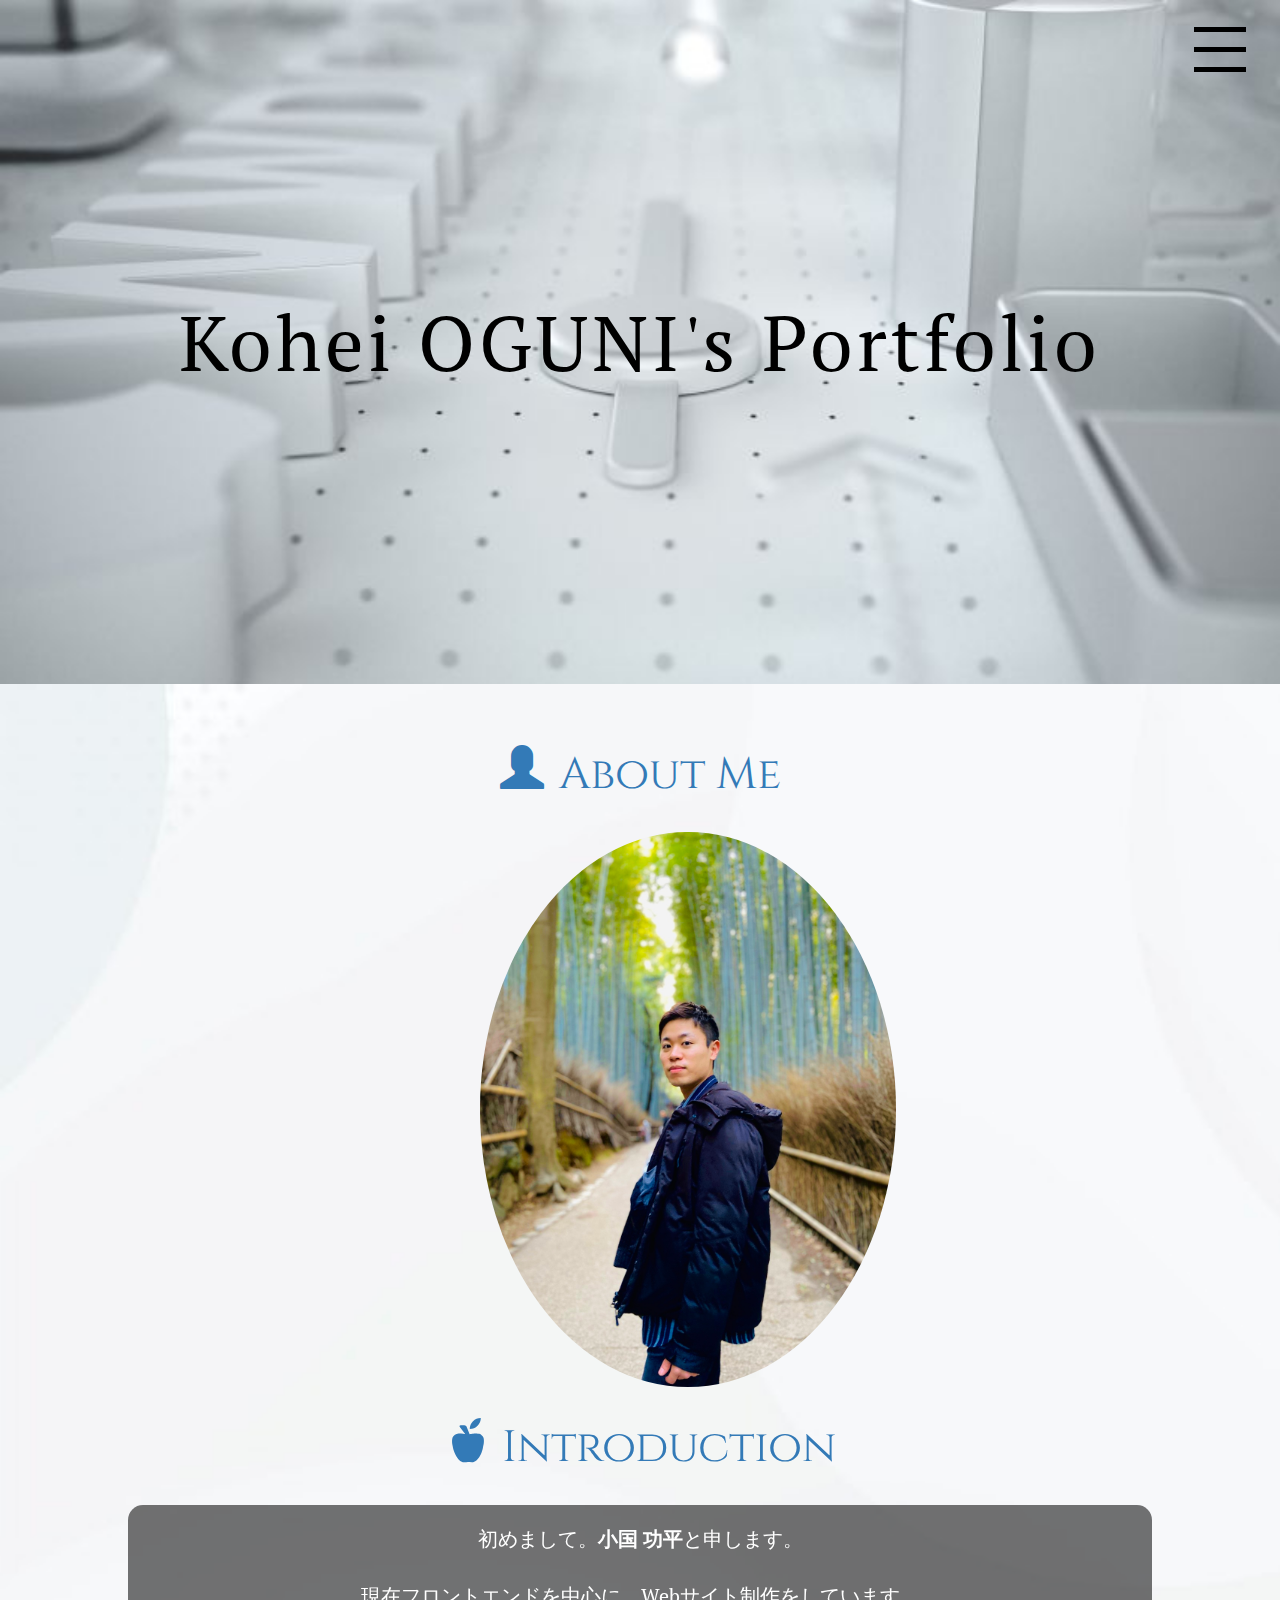
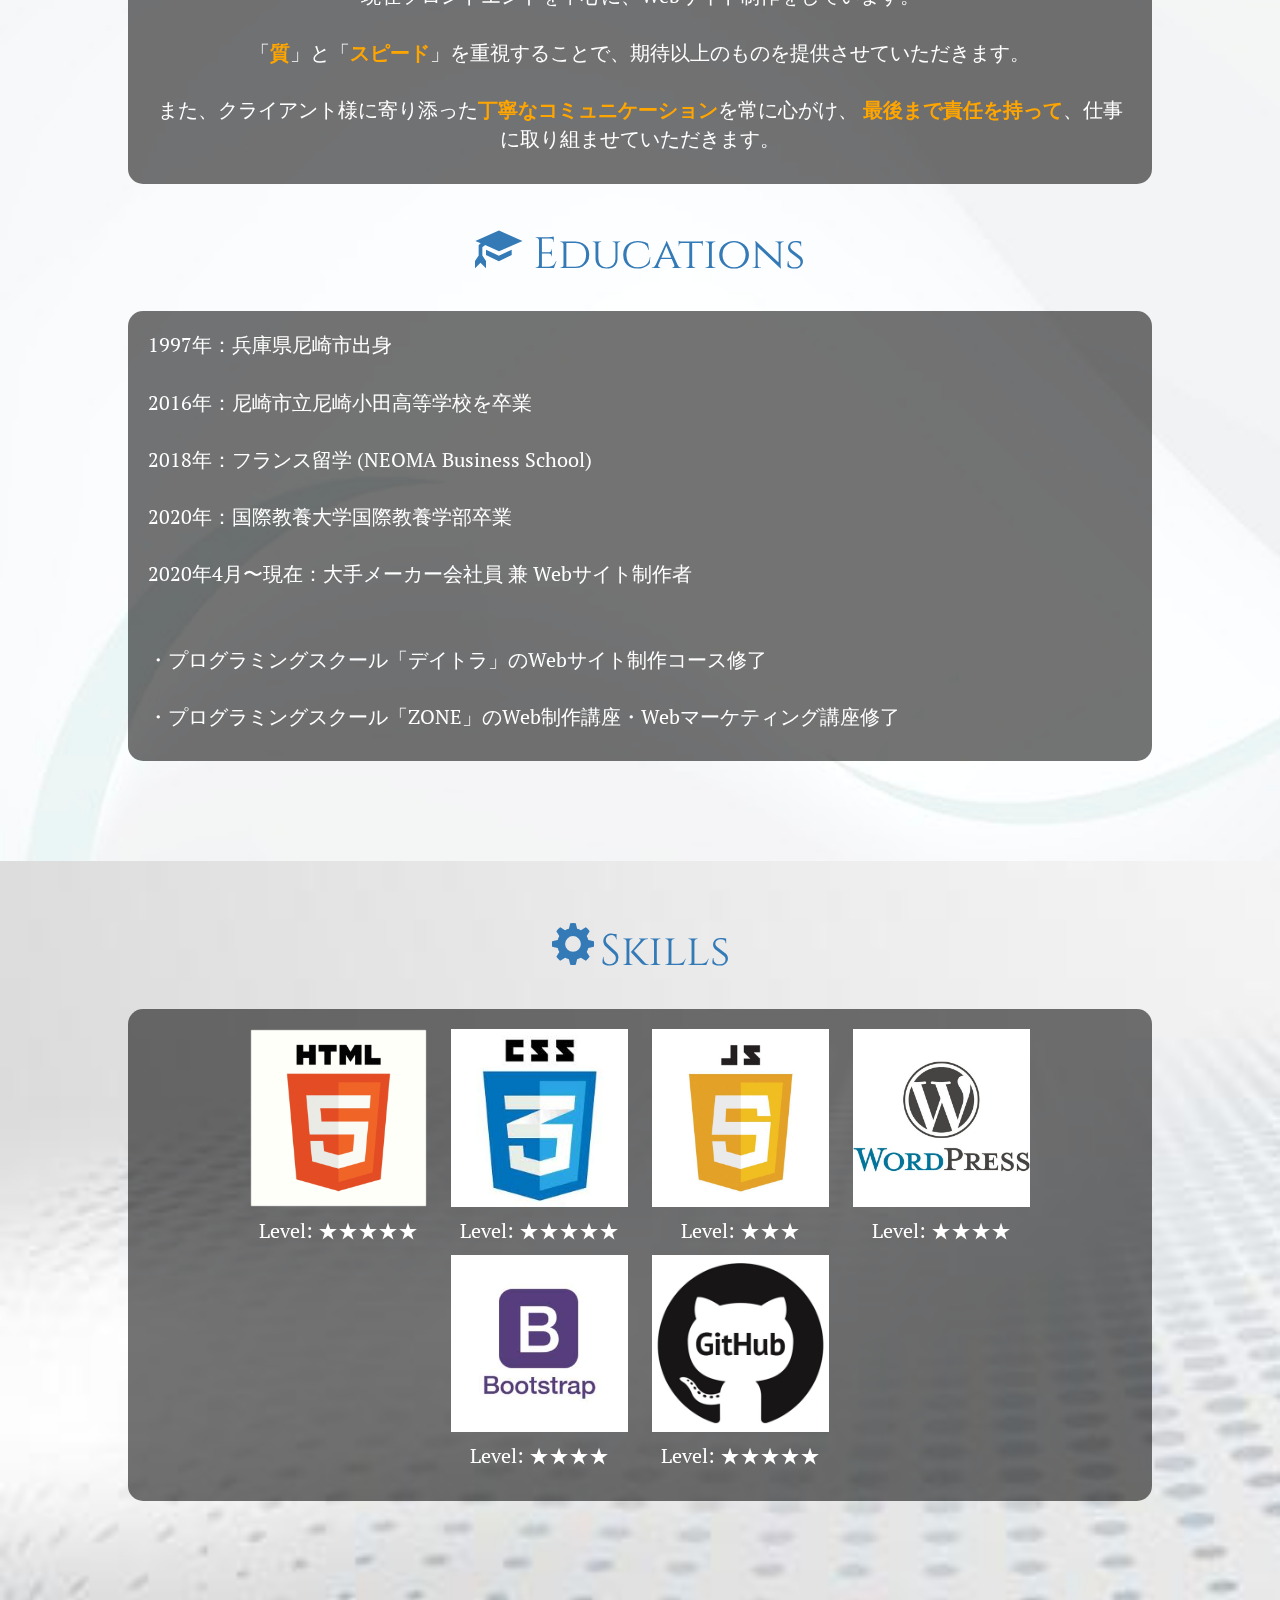
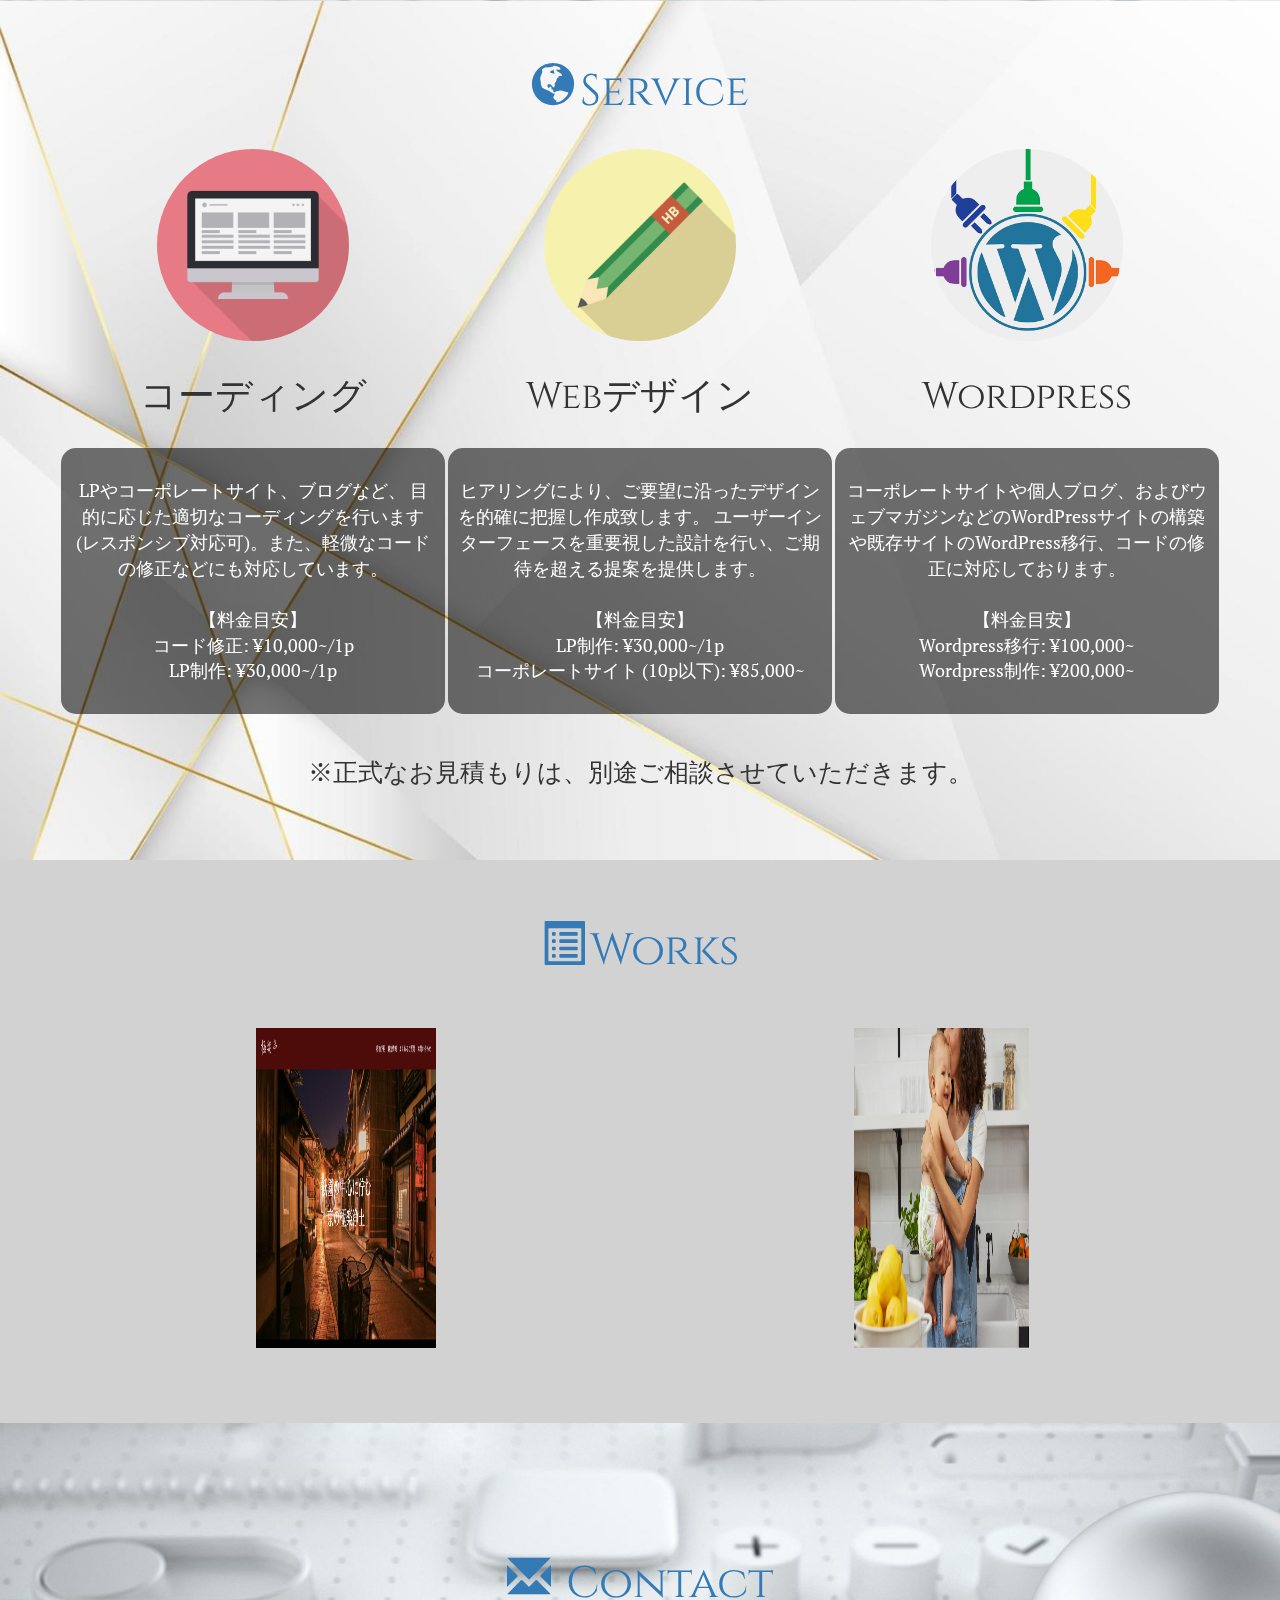
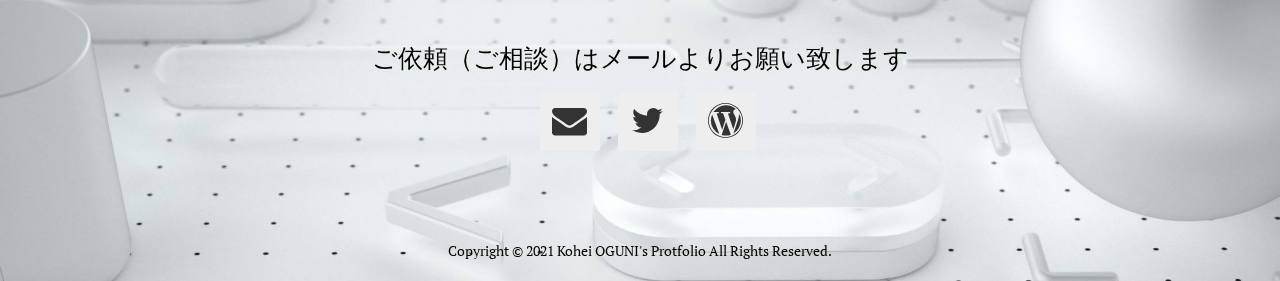
==== commit 015bd1d1: "Add files via upload" ====
--- a/index.html
+++ b/index.html
@@ -48,7 +48,7 @@
 <div class="profile_section">
 
   <div class="portfolio_title profile_title animated fadein">
-    <span class="glyphicon glyphicon-user text-primary" style="letter-spacing:5px;"></span> <p class="text-primary">About Me</p>
+    <span class="glyphicon glyphicon-user text-primary" style="letter-spacing:5px;"></span> <p class="text-primary section-title">About Me</p>
   </div>
 
   <div class="profile_image flexbox1 animated fadein" >
@@ -69,7 +69,7 @@
   </div>
 
   <div class="sub_title animated fadein">
-    <span class="glyphicon glyphicon-education text-primary" style="letter-spacing:5px;"></span> <p class="text-primary">Educations</p>
+    <span class="glyphicon glyphicon-education text-primary" style="letter-spacing:5px;"></span> <p class="text-primary section-title">Educations</p>
   </div>
 
   <div class="introduction_text animated fadein text-left pull-left.5" >
@@ -90,7 +90,7 @@
   <!-- スキル紹介 -->
 <div class="skill_section">
   <div class="portfolio_title skill_title">
-    <span class="glyphicon glyphicon-cog text-primary" style="letter-spacing:5px;"></span><p class="text-primary">Skills</p>
+    <span class="glyphicon glyphicon-cog text-primary" style="letter-spacing:5px;"></span><p class="text-primary section-title">Skills</p>
   </div>
 
 <div class="introduction_text animated fadein">
@@ -131,7 +131,7 @@
 <!-- サービス紹介 -->
 <div class="service_section">
 <div class="portfolio_title skill_title">
-  <span class="glyphicon glyphicon-globe text-primary" style="letter-spacing:5px;"></span><p class="text-primary"> Service</p>
+  <span class="glyphicon glyphicon-globe text-primary" style="letter-spacing:5px;"></span><p class="text-primary section-title"> Service</p>
 </div>
 
 <div class="animated fadein">
@@ -191,7 +191,7 @@
 <!--Webサイト　ポートフォリオ-->
 <div class="portfolio_section">
   <div class="portfolio_title works_title">
-    <span class="glyphicon glyphicon-list-alt" style="letter-spacing:5px;"></span><p>Works</p>
+    <span class="glyphicon glyphicon-list-alt text-primary" style="letter-spacing:5px;"></span><p class="text-primary section-title">Works</p>
   </div>
 
 <div class="animated fadein">
@@ -232,7 +232,8 @@
 
 <footer>
   <div class="portfolio_title contact_title">
-    <span class="glyphicon glyphicon-envelope" style="letter-spacing:5px;"></span><p>Contact</p>
+    <span class="glyphicon glyphicon-envelope text-primary" style="letter-spacing:5px;"></span>
+    <p class="text-primary section-title">Contact</p>
   </div>
   <div class="contact_text">ご依頼（ご相談）はメールよりお願い致します</div>
     <!--SNSアイコン-->
--- a/style.css
+++ b/style.css
@@ -445,13 +445,11 @@
 }
 
 .contact_text {
-  font-size: 20px;
+  font-size: 25px;
   margin-bottom: 15px;
 }
 
-.contact_title, .contact_title p{
-  color: black;
-}
+
 
 /*SNSアイコン*/
 .follow-me {
@@ -497,7 +495,6 @@
 
 @media screen and (min-width:500px) {
   
-
   .skill_section {
     background-image: url("image/skill-bcg.jpeg");
     background-size: cover;
@@ -546,6 +543,7 @@
 }
 @media screen and (min-width:768px) {
 
+
   .profile_section {
     background-image: url("image/background-img.jpeg");
     background-size: cover;
@@ -560,8 +558,14 @@
   } 
 
   .text-primary{
-    font-size: 40px;
-  }
+    font-size: 44px;
+  }
+
+  .sub_title{
+    font-size: 37px;
+  }
+
+  
 
   .profile_image img{
     width: 130%;
@@ -589,6 +593,10 @@
   .skill {
   width: 19%;
   height: auto;
+  }
+
+  .service_content{
+    font-size: 30px;
   }
   .service_item {
     display:block;
@@ -635,9 +643,13 @@
     active:.button_container span:nth-of-type(3) {
       display:none;
   }
+
   
+  
 }
 @media screen and (min-width:1024px) {
+  
+
   .profile_section {
     background-image: url("image/background-img.jpeg");
     background-size: cover;
@@ -679,6 +691,9 @@
     display: inline-block;
     width: 30%;
   }
+  .service_content{
+    font-size: 18px;
+  }
   .service_section {
     background-image: url("image/service\ bcg.jpeg");
     background-size: cover;
